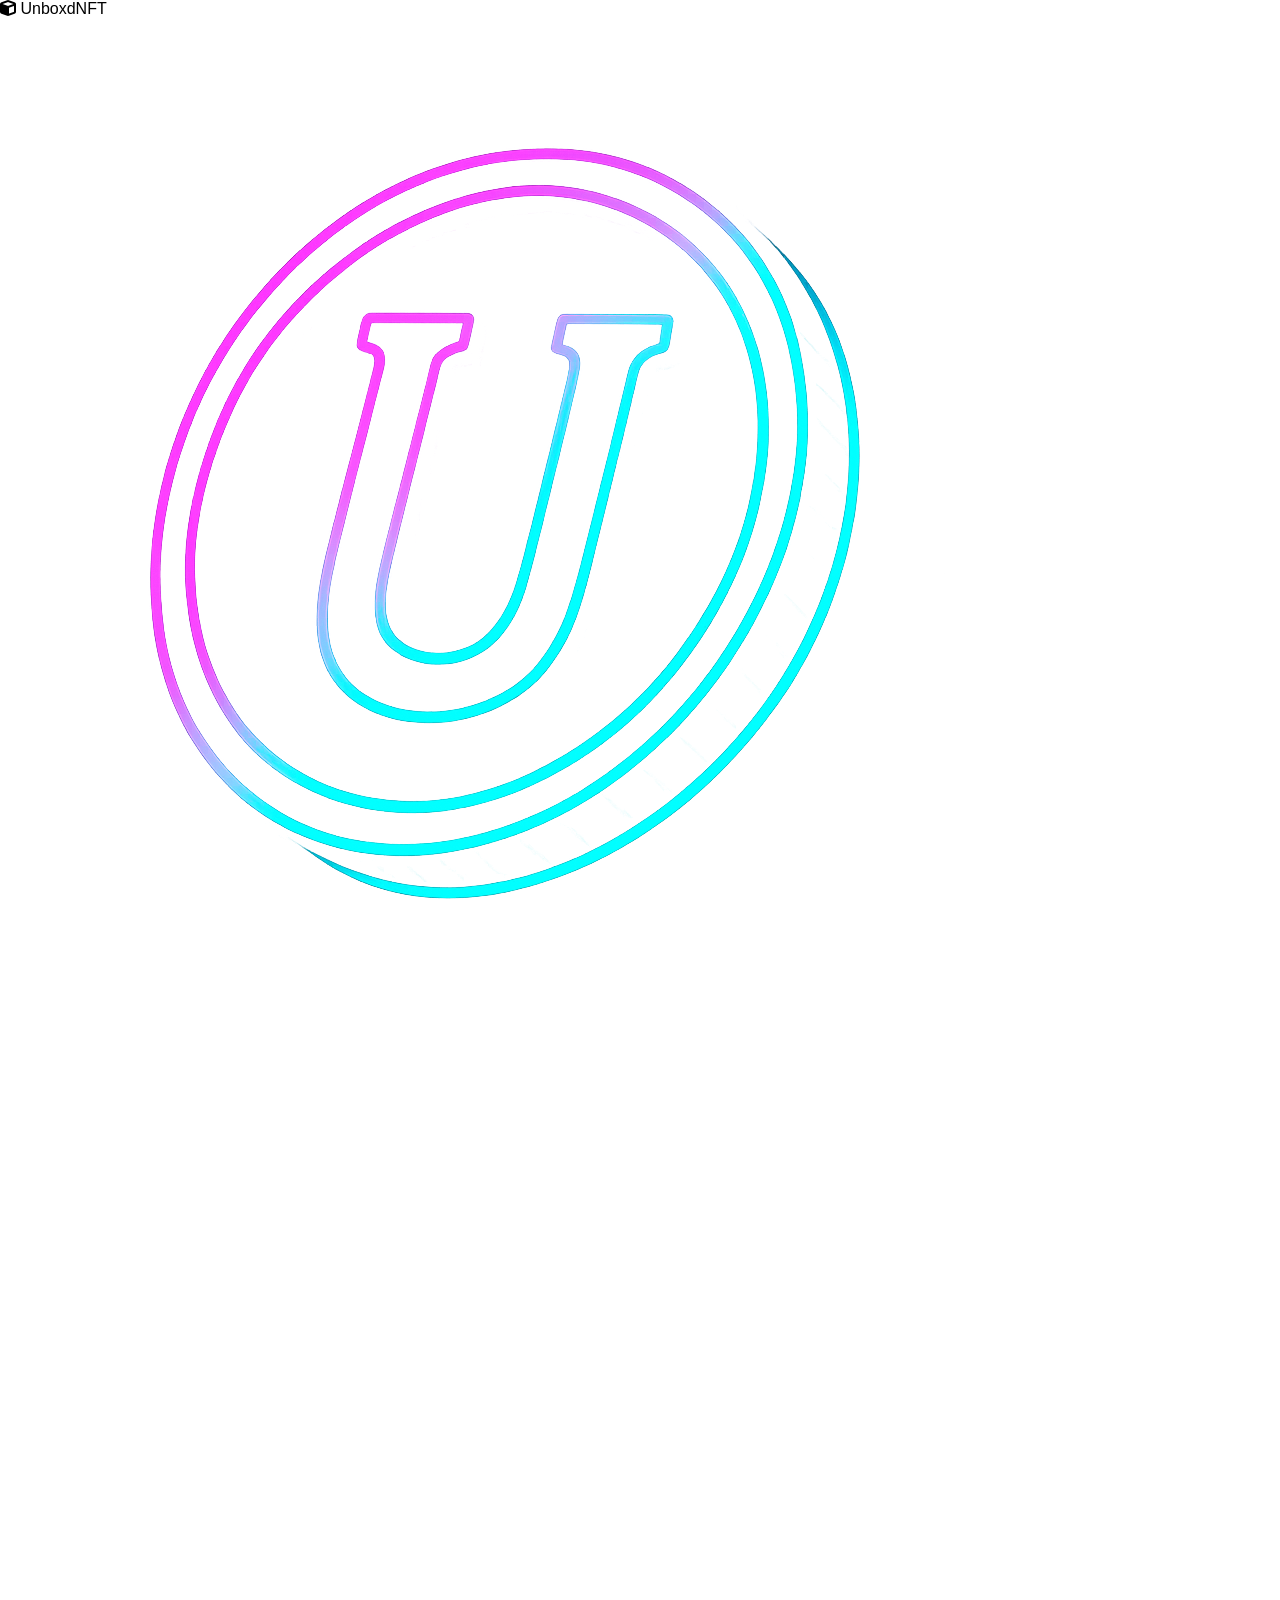
==== index.html @ 40aa3b48 "Final: Overhaul TON Connect with robust module and UI fallbacks" ====
<!DOCTYPE html>
<html lang="en">
<head>
    <meta charset="UTF-8">
    <meta name="viewport" content="width=device-width, initial-scale=1.0">
    <title>UnboxdNFT - Labubu NFT Collection</title>
    <link rel="icon" type="image/x-icon" href="favicon.ico">
    <script src="https://telegram.org/js/telegram-web-app.js"></script>
    <script src="https://cdn.jsdelivr.net/npm/@supabase/supabase-js@2"></script>
    
    <!-- TON Connect UI Loading with improved error handling -->
    <script>
    window.tonConnectLoadAttempts = 0;
    window.maxTonConnectAttempts = 3;

    function loadTonConnectUI() {
        return new Promise((resolve, reject) => {
            if (window.tonConnectLoadAttempts >= window.maxTonConnectAttempts) {
                console.error('[TonConnect] Maximum load attempts reached');
                window.tonConnectUnavailable = true;
                reject(new Error('TON Connect UI failed to load'));
                return;
            }
            
            window.tonConnectLoadAttempts++;
            console.log(`[TonConnect] Load attempt ${window.tonConnectLoadAttempts}/${window.maxTonConnectAttempts}`);
            
            const script = document.createElement('script');
            script.src = 'https://unpkg.com/@tonconnect/ui@latest/dist/tonconnect-ui.min.js';
            script.async = true;
            
            script.onload = () => {
                console.log('[TonConnect] SDK loaded successfully');
                // Wait for TonConnectUI to be available
                const checkAvailability = () => {
                    if (typeof TonConnectUI !== 'undefined') {
                        resolve();
                    } else {
                        setTimeout(checkAvailability, 100);
                    }
                };
                checkAvailability();
            };
            
            script.onerror = () => {
                console.warn(`[TonConnect] Failed to load from CDN (attempt ${window.tonConnectLoadAttempts})`);
                document.head.removeChild(script);
                
                // Try fallback or retry
                setTimeout(() => {
                    loadTonConnectUI().then(resolve).catch(reject);
                }, 1000);
            };
            
            document.head.appendChild(script);
        });
    }

    // Load TON Connect UI
    loadTonConnectUI().catch(error => {
        console.error('[TonConnect] Failed to load:', error);
        window.tonConnectUnavailable = true;
    });
    </script>

    <script src="https://cdnjs.cloudflare.com/ajax/libs/gsap/3.12.2/gsap.min.js"></script>
    <script src="https://cdn.jsdelivr.net/npm/@lottiefiles/lottie-player@latest/dist/lottie-player.js"></script>
    <link rel="stylesheet" href="https://cdnjs.cloudflare.com/ajax/libs/font-awesome/6.5.1/css/all.min.css" integrity="sha512-DTOQO9RWCH3ppGqcWaEA1BIZOC6xxalwEsw9c2QQeAIftl+Vegovlnee1c9QX4TctnWMn13TZye+giMm8e2LwA==" crossorigin="anonymous" referrerpolicy="no-referrer" />
    <link rel="stylesheet" href="style.css">
    
    <script>
    // Проверка доступности Telegram WebApp SDK
    function checkTelegramWebApp() {
        return new Promise((resolve, reject) => {
            if (window.Telegram && window.Telegram.WebApp) {
                resolve(window.Telegram.WebApp);
            } else {
                // Ждем загрузки SDK
                let attempts = 0;
                const maxAttempts = 50; // 5 секунд
                
                const checkInterval = setInterval(() => {
                    attempts++;
                    
                    if (window.Telegram && window.Telegram.WebApp) {
                        clearInterval(checkInterval);
                        resolve(window.Telegram.WebApp);
                    } else if (attempts >= maxAttempts) {
                        clearInterval(checkInterval);
                        reject(new Error('Telegram WebApp SDK not available'));
                    }
                }, 100);
            }
        });
    }

    // Check if all required external libraries are loaded
    function checkExternalLibraries() {
        console.log('🔍 Checking external libraries...');
        console.log('- Telegram WebApp:', !!window.Telegram?.WebApp);
        console.log('- Supabase:', !!window.supabase);
        console.log('- TonConnectUI:', !!window.TonConnectUI);
        console.log('- GSAP:', !!window.gsap);
        console.log('- Lottie Player:', !!window.LottiePlayer);
        
        const allLoaded = !!(
            window.Telegram?.WebApp && 
            window.supabase && 
            window.gsap
            // Note: TonConnectUI might load later, and LottiePlayer is not strictly required for basic functionality
        );
        
        console.log('📊 Essential libraries loaded:', allLoaded);
        return allLoaded;
    }

    // Инициализация приложения
    async function initializeApp() {
        try {
            const tg = await checkTelegramWebApp();
            
            // Проверка, что мы в Telegram
            if (!tg.initDataUnsafe || !tg.initDataUnsafe.user) {
                throw new Error('App must be opened in Telegram');
            }
            
            console.log('✅ Telegram WebApp initialized successfully');
            console.log('👤 User:', tg.initDataUnsafe.user);
            
            // Настройка WebApp
            tg.ready();
            tg.expand();
            
            // Установка темы
            if (tg.backgroundColor) {
                document.body.style.backgroundColor = tg.backgroundColor;
            }
            
            // Wait longer for all external scripts to load, with progress checking
            console.log('⏳ Waiting for external scripts to load...');
            let scriptWaitAttempts = 0;
            const maxScriptWaits = 15; // 3 seconds with 200ms intervals
            
            while (!checkExternalLibraries() && scriptWaitAttempts < maxScriptWaits) {
                await new Promise(resolve => setTimeout(resolve, 200));
                scriptWaitAttempts++;
                if (scriptWaitAttempts % 5 === 0) {
                    console.log(`⏳ Still waiting for scripts... (${scriptWaitAttempts}/${maxScriptWaits})`);
                }
            }
            
            if (scriptWaitAttempts >= maxScriptWaits) {
                console.warn('⚠️ Some external scripts may not have loaded completely, but continuing with initialization');
            } else {
                console.log('✅ External scripts loaded successfully');
            }
            
            // Инициализация остального приложения
            if (typeof initializeStarsPaymentListeners === 'function') {
                initializeStarsPaymentListeners();
                console.log('✅ Stars payment listeners initialized');
            } else {
                console.warn('⚠️ initializeStarsPaymentListeners function not found');
            }
            
            // Initialize main app
            if (typeof initApp === 'function') {
                console.log('🚀 Starting main app initialization...');
                await initApp();
                console.log('✅ Main app initialized successfully');
            } else {
                console.warn('⚠️ initApp function not found, falling back to basic initialization');
            }
            
            return true;
            
        } catch (error) {
            console.error('❌ Failed to initialize Telegram WebApp:', error);
            
            // Показать ошибку пользователю
            document.body.innerHTML = `
                <div style="padding: 20px; text-align: center; color: red; font-family: Arial, sans-serif; max-width: 400px; margin: 50px auto; border-radius: 10px; background: rgba(255,255,255,0.95); box-shadow: 0 4px 20px rgba(0,0,0,0.1);">
                    <h2 style="color: #e74c3c;">⚠️ Initialization Error</h2>
                    <p><strong>This app must be opened in Telegram.</strong></p>
                    <p style="font-size: 14px; color: #666;">Error: ${error.message}</p>
                    <button onclick="window.location.reload()" style="margin-top: 20px; padding: 12px 24px; background: #0088cc; color: white; border: none; border-radius: 8px; cursor: pointer; font-size: 16px; transition: background 0.3s;">
                        🔄 Try Again
                    </button>
                    <div style="margin-top: 15px; font-size: 12px; color: #999;">
                        <p>Troubleshooting tips:</p>
                        <ul style="text-align: left; padding-left: 20px;">
                            <li>Check your internet connection</li>
                            <li>Make sure you're opening this in Telegram</li>
                            <li>Try refreshing the page</li>
                        </ul>
                    </div>
                </div>
            `;
            
            return false;
        }
    }

    // Запуск при загрузке страницы
    document.addEventListener('DOMContentLoaded', initializeApp);
    </script>
</head>
<body>
<div id="app">
    <div id="toast-container"></div>
    <div class="container">
        <!-- Floating particles background -->
        <div class="particles" id="particles"></div>
        
        <!-- Header -->
        <div class="header">
            <div class="logo">
                <i class="fas fa-cube"></i>
                UnboxdNFT
            </div>
            <div class="user-info">
                <div class="wallet">
                    <img src="ucoin2.png" alt="UCoin">
                    <span id="user-balance">0</span>
                    <i class="fas fa-plus wallet-add-ucoins-btn" id="wallet-add-ucoins-btn"></i>
                </div>
                <div class="avatar" id="user-avatar">
                    U
                </div>
            </div>
        </div>

        <!-- Navigation -->
        <div class="nav" id="rarity-nav">
            <div class="nav-item" data-rarity="all">All</div>
            <div class="nav-item" data-rarity="common">Common</div>
            <div class="nav-item" data-rarity="rare">Rare</div>
            <div class="nav-item" data-rarity="epic">Epic</div>
            <div class="nav-item" data-rarity="legendary">Legendary</div>
        </div>
        
        <!-- Main Content -->
        <div class="main">
            <!-- Home Tab -->
            <div class="tab-content active" id="home-tab">
                <!-- Daily Reward -->
                <div class="daily-reward-container">
                    <div class="section-title">
                        <i class="fas fa-gift"></i>
                        Daily Reward
                    </div>
                    <div class="daily-reward-card">
                        <div id="daily-reward-ready" class="daily-reward-status daily-reward-ready">
                            <div class="reward-icon"><i class="fas fa-coins"></i></div>
                            <div class="reward-text">
                                <h3>Daily Reward Available!</h3>
                                <p>Claim your free 1,000 UCoins</p>
                            </div>
                            <button class="daily-reward-btn" id="daily-reward-btn"><i class="fas fa-gift"></i> Claim</button>
                        </div>
                        <div id="daily-reward-timer" class="daily-reward-status daily-reward-timer" style="display: none;">
                            <div class="reward-icon"><i class="fas fa-clock"></i></div>
                            <div class="reward-text">
                                <h3>Daily Reward</h3>
                                <p>Next reward in: <span id="reward-countdown">--:--:--</span></p>
                            </div>
                        </div>
                    </div>
                </div>
            
                <!-- App Instructions -->
                <div class="app-instructions">
                    <h3>How to Play</h3>
                    <ul class="instruction-list">
                        <li><i class="fas fa-box"></i> Open cases to collect rare Labubu skins</li>
                        <li><i class="fas fa-coins"></i> Sell duplicates for UCoins</li>
                        <li><i class="fas fa-gift"></i> Claim daily rewards to earn more UCoins</li>
                        <li><i class="fas fa-trophy"></i> Build your collection and show off rare items</li>
                    </ul>
                </div>
            
                <!-- Recent Activity -->
                <div class="recent-activity">
                    <div class="section-title">
                        <i class="fas fa-history"></i>
                        Recent Activity
                    </div>
                    <div class="activity-list" id="activity-list">
                        <!-- Activity items will be populated by JavaScript -->
                    </div>
                </div>
            </div>
            
            <!-- Cases Tab -->
            <div class="tab-content" id="cases-tab">
                <!-- New Sub-Navigation for Cases -->
                <div class="cases-sub-nav">
                    <button class="cases-sub-nav-item active" data-filter="all">All Cases</button>
                    <button class="cases-sub-nav-item" data-filter="custom">Custom NFTs</button>
                    <button class="cases-sub-nav-item" data-filter="telegram">Telegram NFTs</button>
                </div>

                <!-- Case Listings -->
                <div class="cases-listings">
                    <!-- Featured Case -->
                    <div class="featured-case-container" data-case-type="darkaura">
                        <div class="section-title">
                            <i class="fas fa-star"></i>
                            Featured Case
                        </div>
                        <div class="featured-card">
                            <div class="featured-image">
                                <img src="DarkAuraCase.png" alt="Dark Aura Case">
                            </div>
                            <div class="featured-info">
                                <div class="featured-name">Dark Aura Case</div>
                                <div class="featured-desc">Mystical Halloween-themed Lottie animations with supernatural powers</div>
                                <div class="featured-stats">
                                    <div class="stat">
                                        <div class="stat-value" id="darkaura-total-items-featured">13</div>
                                        <div class="stat-label">Items</div>
                                    </div>
                                    <div class="stat">
                                        <div class="stat-value">0.2%</div>
                                        <div class="stat-label">Mythic</div>
                                    </div>
                                    <div class="stat">
                                        <div class="stat-value">0.8%</div>
                                        <div class="stat-label">Divine</div>
                                    </div>
                                </div>
                                <div class="featured-action">
                                    <div class="featured-price">
                                        <img src="ucoin2.png" alt="UCoin">
                                        100
                                    </div>
                                    <button class="featured-btn" data-case="darkaura">
                                        View Items
                                        <i class="fas fa-arrow-right"></i>
                                    </button>
                                </div>
                            </div>
                        </div>
                    </div>

                    <!-- NEW Girlish Case Card (Featured) -->
                    <div class="featured-case-container" data-case-type="girlish">
                        <div class="section-title">
                            <i class="fas fa-heart"></i>
                            New Arrival
                        </div>
                        <div class="featured-card girlish-theme-card">
                            <div class="featured-image">
                                <img src="girlishCase.png" alt="Girlish Case">
                            </div>
                            <div class="featured-info">
                                <div class="featured-name">Girlish Collection</div>
                                <div class="featured-desc">A delightful set of 11 charming Lottie animations for a touch of sweetness.</div>
                                <div class="featured-stats">
                                    <div class="stat">
                                        <div class="stat-value">11</div>
                                        <div class="stat-label">Items</div>
                                    </div>
                                    <div class="stat">
                                        <div class="stat-value">5</div>
                                        <div class="stat-label">Tiers</div>
                                    </div>
                                    <div class="stat">
                                        <div class="stat-value">Sweet</div>
                                        <div class="stat-label">Avg. Rarity</div>
                                    </div>
                                </div>
                                <div class="featured-action">
                                    <div class="featured-price">
                                        <img src="ucoin2.png" alt="UCoin">
                                        5000
                                    </div>
                                    <button class="featured-btn" data-case="girlish">
                                        View Items
                                        <i class="fas fa-arrow-right"></i>
                                    </button>
                                </div>
                            </div>
                        </div>
                    </div>
                
                    <!-- Popular Cases -->
                    <div class="popular-cases-container">
                        <div class="section-title">
                            <i class="fas fa-fire"></i>
                            Popular Cases
                        </div>
                        <div class="cases-grid">
                            <div class="case-card labubu" data-case-type="labubu">
                                <div class="case-image">
                                    <img src="LabubuCase.png" alt="Labubu Case">
                                    <div class="case-glow"></div>
                                </div>
                                <div class="case-info">
                                    <div class="case-name">Labubu Collection</div>
                                    <div class="case-rarity rare">
                                        <div class="rarity-indicator"></div>
                                        <span class="rarity-text">17 unique skins</span>
                                    </div>
                                    <div class="case-price">
                                        <div class="price">
                                            <i class="fas fa-coins"></i>
                                            100
                                        </div>
                                        <button class="open-btn" data-case="labubu">
                                            View
                                            <i class="fas fa-eye"></i>
                                        </button>
                                    </div>
                                </div>
                            </div>
                        </div>
                    </div>

                    <!-- New Money Case Card (Featured) -->
                    <div class="featured-card newmoney-theme-card">
                        <div class="section-title">
                            New Money Collection
                        </div>
                        <div class="featured-image">
                            <img src="NewMoneyCase.png" alt="New Money Case">
                        </div>
                        <div class="featured-info">
                            <h3>New Money Case</h3>
                            <p>Indulge in opulence. Features 9 exclusive Lottie animations with a gold, black, and soft brown theme.</p>
                            <p class="case-price-display">Price: <span id="newmoney-price-static">10,000</span> UCoins</p>
                        </div>
                        <button class="featured-btn" data-case="newmoney">View New Money Case</button>
                    </div>
                </div>
            </div>

            <!-- Inventory Tab -->
            <div class="tab-content" id="inventory-tab">
                <div class="section-title">
                    <i class="fas fa-backpack"></i>
                    Your Inventory
                </div>
                <div class="skins-grid" id="inventory-grid">
                    <!-- User's NFTs will be populated here -->
                </div>
            </div>
            
            <!-- Profile Tab -->
            <div class="tab-content" id="profile-tab">
                <div class="profile-section">
                    <img src="https://picsum.photos/seed/profile/300" alt="Profile Avatar" class="profile-avatar" id="profile-avatar">
                    <div class="profile-username" id="profile-username">@username</div>
                    <div class="profile-bio">NFT Collector & Case Opening Enthusiast</div>
                    
                    <div class="wallet">
                        <img src="ucoin2.png" alt="UCoin" style="width: 18px; height: 18px; margin-right: 5px;">
                        <span id="profile-balance">0</span>
                    </div>

                    <div class="profile-stats">
                        <div class="profile-stat">
                            <div class="stat-value" id="profile-nfts-count">0</div>
                            <div class="stat-label">NFTs Owned</div>
                        </div>
                        <div class="profile-stat">
                            <div class="stat-value" id="profile-cases-opened">0</div>
                            <div class="stat-label">Cases Opened</div>
                        </div>
                        <div class="profile-stat">
                            <div class="stat-value" id="profile-legendary-count">0</div>
                            <div class="stat-label">Legendaries</div>
                        </div>
                    </div>
                </div>
                
                <!-- TON Wallet Integration -->
                <div class="info-section">
                    <h2>TON Wallet</h2>
                    <p>Connect your TON wallet to purchase UCoins and trade NFTs securely on the blockchain.</p>
                    <div id="ton-connect-button" style="margin: 20px 0;"></div>
                    <button class="btn" id="ton-connect-wallet-button">Connect TON Wallet</button>

                    <!-- Fallback wallet connection -->
                    <div id="wallet-fallback" style="display: none; margin-top: 20px; padding: 15px; border: 1px dashed var(--secondary); border-radius: 8px;">
                        <h3 style="margin-bottom: 10px;">Alternative Wallet Connection</h3>
                        <p>If the button doesn't work, you can scan this QR code in your wallet app:</p>
                        <div id="wallet-qr-code" style="margin: 15px 0; text-align: center;"></div>
                        <p>Or copy this connection link:</p>
                        <div style="display: flex; gap: 10px; margin-top: 5px;">
                            <input type="text" id="wallet-connection-link" readonly style="flex-grow: 1; padding: 8px; border: 1px solid #ccc; border-radius: 4px; background: #eee;">
                            <button class="btn" onclick="copyConnectionLink()" style="padding: 8px 12px;">Copy</button>
                        </div>
                    </div>
                </div>
            </div>
            
            <!-- Info Tab -->
            <div class="tab-content" id="info-tab">
                <div class="info-section">
                    <h2>About Labubu NFTs</h2>
                    <p>Collect unique digital Labubu characters with different rarities and themes. Each NFT is a one-of-a-kind collectible with varying drop rates.</p>
                    
                    <h3>Rarity System</h3>
                    <ul>
                        <li><span class="tier-1">Common (Tier 1)</span> - Basic Labubu designs</li>
                        <li><span class="tier-2">Rare (Tier 2)</span> - Enhanced themed versions</li>
                        <li><span class="tier-3">Epic (Tier 3)</span> - Special event Labubus</li>
                        <li><span class="tier-4">Legendary (Tier 4)</span> - Powerful rare variants</li>
                        <li><span class="tier-5">Mythic (Tier 5)</span> - Extremely rare designs</li>
                        <li><span class="tier-6">Divine (Tier 6)</span> - Ultimate collector items</li>
                    </ul>
                    
                    <h3>How to Play</h3>
                    <ul>
                        <li>Purchase cases with UCoins</li>
                        <li>Open cases to receive random NFTs</li>
                        <li>Sell unwanted NFTs for UCoins</li>
                        <li>Claim daily rewards</li>
                        <li>Build your collection</li>
                    </ul>
                </div>
            </div>
        </div>

        <!-- Case Detail Views -->
        <!-- Dark Aura Case Detail -->
        <div class="case-detail darkaura-theme-detail" id="darkaura-case-detail">
            <div class="case-detail-header">
                <div class="case-detail-back" id="darkaura-case-back"><i class="fas fa-arrow-left"></i></div>
                <h2 class="case-detail-title" id="darkaura-case-title">Dark Aura Collection</h2>
            </div>
            <div class="featured-card">
                <div class="featured-image">
                    <img src="DarkAuraCase.png" alt="Dark Aura Case Big">
                </div>
                <div class="featured-info">
                    <h3>Dark Aura Case</h3>
                    <p>Contains 7 unique Lottie animations with a dark and mysterious theme.</p>
                </div>
            </div>
            <div id="darkaura-case-controls" class="case-controls">
                <div class="quantity-selector">
                    <h3>How many cases to open?</h3>
                    <div class="quantity-buttons">
                      <button class="quantity-btn active" data-quantity="1" data-discount="0">1</button>
                      <button class="quantity-btn" data-quantity="3" data-discount="5">3 <span class="discount">-5%</span></button>
                      <button class="quantity-btn" data-quantity="5" data-discount="10">5 <span class="discount">-10%</span></button>
                      <button class="quantity-btn" data-quantity="10" data-discount="15">10 <span class="discount">-15%</span></button>
                    </div>
                </div>
                <button class="open-case-btn" data-case="darkaura" data-base-price="100">
                    <span class="btn-text">Open Case</span>
                    <span class="btn-price">
                        <span class="price-value">100</span> 
                        <img src="ucoin2.png" alt="UCoins" class="ucoin-icon-sm" style="width: 16px; height: 16px; margin-left: 5px;">
                    </span>
                    <div class="btn-glow"></div>
                </button>
            </div>
            <h3 class="section-title case-items-title"><i class="fas fa-gem"></i> Possible Drops</h3>
            <div id="darkaura-skins-grid" class="case-detail-skins-grid skins-grid">
                <!-- Skins will be populated by JavaScript -->
            </div>
        </div>

        <!-- Labubu Case Detail -->
        <div class="case-detail labubu-theme-detail" id="labubu-case-detail">
            <div class="case-detail-header">
                <div class="case-detail-back" id="labubu-case-back"><i class="fas fa-arrow-left"></i></div>
                <h2 class="case-detail-title" id="labubu-case-title">Labubu & Friends</h2>
            </div>
            <div class="featured-card">
                <div class="featured-image">
                    <img src="LabubuCase.png" alt="Labubu Case Big">
                </div>
                <div class="featured-info">
                    <h3>Labubu Case</h3>
                    <p>A collection of 7 adorable Labubu Lottie animations.</p>
                </div>
            </div>
            <div id="labubu-case-controls" class="case-controls">
                 <div class="quantity-selector">
                    <h3>How many cases to open?</h3>
                    <div class="quantity-buttons">
                      <button class="quantity-btn active" data-quantity="1" data-discount="0">1</button>
                      <button class="quantity-btn" data-quantity="3" data-discount="5">3 <span class="discount">-5%</span></button>
                      <button class="quantity-btn" data-quantity="5" data-discount="10">5 <span class="discount">-10%</span></button>
                      <button class="quantity-btn" data-quantity="10" data-discount="15">10 <span class="discount">-15%</span></button>
                    </div>
                </div>
                <button class="open-case-btn" data-case="labubu" data-base-price="50">
                    <span class="btn-text">Open Case</span>
                    <span class="btn-price">
                        <span class="price-value">50</span> 
                        <img src="ucoin2.png" alt="UCoins" class="ucoin-icon-sm" style="width: 16px; height: 16px; margin-left: 5px;">
                    </span>
                    <div class="btn-glow"></div>
                </button>
                
                <!-- NEW: Telegram Stars payment button -->
                <button class="open-case-stars-btn" data-case="labubu" data-stars="1" style="display: flex !important; margin-top: 15px !important; background: linear-gradient(135deg, #1a1a1a 0%, #2d2d2d 50%, #1a1a1a 100%) !important; border: 2px solid #ffd700 !important; width: 100% !important; padding: 16px 24px !important; color: white !important; font-size: 16px !important; border-radius: 12px !important; cursor: pointer !important; position: relative !important; justify-content: space-between !important; align-items: center !important;">
                    <span class="btn-text">Open for</span>
                    <span class="btn-price">
                        <span class="price-value">1</span>
                        <span class="star-icon">⭐</span>
                    </span>
                    <div class="btn-glow"></div>
                </button>
            </div>
            <h3 class="section-title case-items-title"><i class="fas fa-gem"></i> Possible Drops</h3>
            <div id="labubu-skins-grid" class="case-detail-skins-grid skins-grid">
                <!-- Skins will be populated by JavaScript -->
            </div>
        </div>
        
        <!-- NEW Girlish Case Detail -->
        <div class="case-detail girlish-theme-detail" id="girlish-case-detail">
            <div class="case-detail-header">
                <div class="case-detail-back" id="girlish-case-back"><i class="fas fa-arrow-left"></i></div>
                <h2 class="case-detail-title" id="girlish-case-title">Girlish Collection</h2>
            </div>
            <div class="featured-card">
                <div class="featured-image">
                    <img src="girlishCase.png" alt="Girlish Case Big">
                </div>
                <div class="featured-info">
                    <h3>Girlish Case</h3>
                    <p>A collection of 7 cute and girly Lottie animations.</p>
                </div>
            </div>
            <div id="girlish-case-controls" class="case-controls">
                <div class="quantity-selector">
                    <h3>How many cases to open?</h3>
                    <div class="quantity-buttons">
                      <button class="quantity-btn active" data-quantity="1" data-discount="0">1</button>
                      <button class="quantity-btn" data-quantity="3" data-discount="5">3 <span class="discount">-5%</span></button>
                      <button class="quantity-btn" data-quantity="5" data-discount="10">5 <span class="discount">-10%</span></button>
                      <button class="quantity-btn" data-quantity="10" data-discount="15">10 <span class="discount">-15%</span></button>
                    </div>
                </div>
                <button class="open-case-btn" data-case="girlish" data-base-price="5000">
                    <span class="btn-text">Open Case</span>
                    <span class="btn-price">
                        <span class="price-value">5000</span> 
                        <img src="ucoin2.png" alt="UCoins" class="ucoin-icon-sm" style="width: 16px; height: 16px; margin-left: 5px;">
                    </span>
                    <div class="btn-glow"></div>
                </button>
            </div>
            <h3 class="section-title case-items-title"><i class="fas fa-gem"></i> Possible Drops</h3>
            <div id="girlish-skins-grid" class="case-detail-skins-grid skins-grid">
                <!-- Skins will be populated by JavaScript -->
            </div>
        </div>
        <!-- End Girlish Case Detail -->

        <!-- NEW: New Money Case Detail View -->
        <div id="newmoney-case-detail" class="case-detail newmoney-theme-detail">
            <div class="case-detail-header">
                <div class="case-detail-back" id="newmoney-case-back"><i class="fas fa-arrow-left"></i></div>
                <h2 class="case-detail-title" id="newmoney-case-title">New Money Collection</h2>
            </div>
            <div class="featured-card">
                <div class="featured-image">
                    <img src="NewMoneyCase.png" alt="New Money Case Big">
                </div>
                <div class="featured-info">
                    <h3>New Money Case</h3>
                    <p>Indulge in opulence. Features 9 exclusive Lottie animations with a gold, black, and soft brown theme.</p>
                </div>
            </div>
            <div id="newmoney-case-controls" class="case-controls">
                <div class="quantity-selector">
                    <h3>How many cases to open?</h3>
                    <div class="quantity-buttons">
                      <button class="quantity-btn active" data-quantity="1" data-discount="0">1</button>
                      <button class="quantity-btn" data-quantity="3" data-discount="5">3 <span class="discount">-5%</span></button>
                      <button class="quantity-btn" data-quantity="5" data-discount="10">5 <span class="discount">-10%</span></button>
                      <button class="quantity-btn" data-quantity="10" data-discount="15">10 <span class="discount">-15%</span></button>
                    </div>
                </div>
                <button class="open-case-btn" data-case="newmoney" data-base-price="10000">
                    <span class="btn-text">Open Case</span>
                    <span class="btn-price">
                        <span class="price-value">10000</span> 
                        <img src="ucoin2.png" alt="UCoins" class="ucoin-icon-sm" style="width: 16px; height: 16px; margin-left: 5px;">
                    </span>
                    <div class="btn-glow"></div>
                </button>
            </div>
            <h3 class="section-title case-items-title"><i class="fas fa-gem"></i> Possible Drops</h3>
            <div id="newmoney-skins-grid" class="case-detail-skins-grid skins-grid">
                <!-- Skins will be populated by JavaScript -->
            </div>
        </div>

        <!-- Footer Navigation -->
        <!-- <div class="footer-nav"> OLD NAVIGATION REMOVED
            <div class="footer-nav-item active" data-tab="home-tab">
                <i class="fas fa-box"></i>
                <span>Home</span>
            </div>
            <div class="footer-nav-item" data-tab="inventory-tab">
                <i class="fas fa-layer-group"></i>
                <span>Inventory</span>
            </div>
            <div class="footer-nav-item" data-tab="cases-tab">
                <i class="fas fa-cube"></i>
                <span>Cases</span>
            </div>
            <div class="footer-nav-item" data-tab="profile-tab">
                <i class="fas fa-user-circle"></i>
                <span>Profile</span>
            </div>
            <div class="footer-nav-item" data-tab="info-tab">
                <i class="fas fa-info-circle"></i>
                <span>Info</span>
            </div>
        </div> -->

        <!-- HTML for the bottom navigation bar -->
        <nav class="bottom-nav">
            <div class="nav-btn home active" data-tab="home-tab">
                <div class="btn-bg"></div>
                <i class="fas fa-rocket"></i>
                <span>Home</span>
            </div>
            <div class="nav-btn inventory" data-tab="inventory-tab">
                <div class="btn-bg"></div>
                <i class="fas fa-gem"></i>
                <span>Inventory</span>
            </div>
            <div class="nav-btn cases" data-tab="cases-tab">
                <div class="btn-bg"></div>
                <i class="fas fa-cube"></i>
                <span>Cases</span>
            </div>
            <div class="nav-btn profile" data-tab="profile-tab">
                <div class="btn-bg"></div>
                <i class="fas fa-user-astronaut"></i>
                <span>Profile</span>
            </div>
            <div class="nav-btn info" data-tab="info-tab">
                <div class="btn-bg"></div>
                <i class="fas fa-chart-line"></i>
                <span>Info</span>
            </div>
        </nav>
    </div>

    <!-- Roulette Overlay -->
    <div class="roulette-overlay" id="roulette-overlay">
        <div class="roulette-container">
        <div class="roulette-header">
                <h2>Opening Case...</h2>
            <p>Good luck!</p>
        </div>
            <div class="roulette-track" id="roulette-track">
                <!-- Roulette items will be generated by JavaScript -->
            <div class="roulette-marker"></div>
        </div>
        <div class="roulette-result" id="roulette-result">
            <div class="roulette-result-image">
                    <img id="result-image" src="" alt="Won Item" style="display: none;">
            </div>
                <div class="roulette-result-name" id="result-name">Item Name</div>
                <div class="skin-price">
                    <img src="ucoin2.png" alt="UCoin">
                    <span id="sell-price">0</span>
                </div>
            <div class="roulette-buttons">
                <button class="roulette-sell" id="roulette-sell">
                        <i class="fas fa-coins"></i>
                        Sell
                    </button>
                    <button class="roulette-close" id="roulette-close">
                        <i class="fas fa-times"></i>
                        Keep & Close
                </button>
                </div>
            </div>
        </div>
    </div>

    <!-- Modals -->
    <!-- Lottie Roulette Modal -->
    <div id="lottie-roulette-modal" class="modal">
        <div class="modal-content">
            <span class="close-btn">&times;</span>
            <h2 id="roulette-modal-title">Opening Case...</h2>
            <div id="lottie-animation-container"></div>
            <div id="lottie-prize-display"></div>
            <div id="lottie-error-display"></div>
            <div class="modal-actions">
                <button id="claim-lottie-prize-btn" class="btn" style="display: none;">Claim Prize</button>
                <button id="close-lottie-modal-btn" class="btn secondary-btn">Close</button>
            </div>
        </div>
    </div>

    <!-- Other Modals (Not Enough Balance, Custom Dialog, etc.) -->
    <div id="not-enough-balance-dialog" class="modal simple-dialog">
        <div class="modal-content">
            <span class="close-btn">&times;</span>
            <i class="fas fa-exclamation-triangle dialog-icon error"></i>
            <h2>Not Enough UCoins</h2>
            <p>You do not have enough UCoins to perform this action. Please buy more or earn them through daily rewards.</p>
            <button class="btn" id="buy-ucoins-from-dialog-btn">Buy UCoins</button>
            <button class="btn secondary-btn" id="close-not-enough-balance-btn">Close</button>
        </div>
    </div>

    <div id="custom-dialog" class="modal simple-dialog">
        <div class="modal-content">
            <span class="close-btn" style="display: none;">&times;</span> <!-- Hide close for processing -->
            <i class="fas fa-info-circle dialog-icon info"></i> <!-- Default icon -->
            <h2 id="custom-dialog-title">Notification</h2>
            <p id="custom-dialog-message">Processing...</p>
            <div id="custom-dialog-lottie-container" style="width: 100px; height: 100px; margin: 10px auto;"></div>
            <button class_="btn" id="custom-dialog-ok-btn" style="display: none;">OK</button>
        </div>
    </div>

    <div id="daily-reward-dialog" class="modal simple-dialog">
        <div class="modal-content">
            <span class="close-btn">&times;</span>
            <i class="fas fa-gift dialog-icon success"></i>
            <h2>Daily Reward Claimed!</h2>
            <p>You have received 1,000 UCoins! Come back tomorrow for more.</p>
            <button class="btn" id="daily-reward-dialog-btn">Awesome!</button>
        </div>
    </div>

    <!-- Buy UCoins Modal -->
    <div id="buy-ucoins-modal" class="modal">
        <div class="modal-content">
            <span class="close-btn">&times;</span>
            <h2>Buy UCoins</h2>
            <p>Connect your TON Wallet to purchase UCoins.</p>
            <div id="ucoin-connect-prompt" style="display: block; text-align: center; margin: 20px 0;">
                <p>Please connect your TON wallet first.</p>
                <button class="btn" id="ucoin-modal-connect-wallet-btn" style="margin-top: 10px;">Connect Wallet</button>
            </div>
            <div id="ucoin-packages-list" style="display: none;">
                <div class="ucoin-package">
                    <span>💰 5,000 UCoins</span>
                    <span>💎 1 TON</span>
                    <button class="btn buy-ucoin-btn" data-ucoins="5000" data-ton="1">Buy</button>
                </div>
                <div class="ucoin-package">
                    <span>💰 12,000 UCoins</span>
                    <span>💎 2 TON</span>
                    <button class="btn buy-ucoin-btn" data-ucoins="12000" data-ton="2">Buy</button>
                </div>
                <div class="ucoin-package">
                    <span>💰 30,000 UCoins</span>
                    <span>💎 5 TON</span>
                    <button class="btn buy-ucoin-btn" data-ucoins="30000" data-ton="5">Buy</button>
                </div>
            </div>
        </div>
    </div>

    <!-- JavaScript files -->
    <!-- <script src="script.js"></script> --> <!-- Placeholder, commented out -->
    <script src="config.js" defer></script>
    <script src="utils.js" defer></script>
    <script src="telegramStars.js" defer></script>
    <script src="tonConnect.js" defer></script>
    <script src="user.js" defer></script>
    <script src="dailyRewards.js" defer></script>
    <script src="activityLog.js" defer></script>
    <script src="inventory.js" defer></script>
    <script src="caseOpening.js" defer></script>
    <script src="roulette.js" defer></script>
    <script src="uiHandlers.js" defer></script>
    <script src="appSetup.js" defer></script>

</div>
</body>
</html>
---- style.css ----
:root {
    --primary: #6c5ce7;
    --secondary: #00cec9;
    --accent: #fd79a8;
    --success: #00b894;
    --light-text: #dfe6e9;
    --tab-height: 60px;
    --gradient-gold: linear-gradient(to right, #f1c40f, #e67e22);
    --gradient-epic: linear-gradient(to right, #9b59b6, #8e44ad);
    --gradient-rare: linear-gradient(to right, #3498db, #2980b9);
    --gradient-common: linear-gradient(to right, #95a5a6, #7f8c8d);
    --dark: #2d3436;
    --light: #dfe6e9;
}

* {
    margin: 0;
    padding: 0;
    box-sizing: border-box;
    font-family: 'Segoe UI', Tahoma, Geneva, Verdana, sans-serif;
}

html, body {
    height: 100%;
    margin: 0;
    padding: 0;
    font-family: 'Poppins', sans-serif;
    background-color: var(--background-color);
    color: var(--text-color);
    overflow: hidden; /* Prevent scrolling on the body */
}

/* Toast Notification Container */
#toast-container {
    position: fixed;
    top: 20px;
    right: 20px;
    z-index: 10000;
    display: flex;
    flex-direction: column;
    gap: 10px;
}

.toast {
    background-color: rgba(40, 40, 40, 0.9);
    color: #fff;
    padding: 15px 20px;
    border-radius: 8px;
    border-left: 5px solid var(--primary-color);
    box-shadow: 0 4px 15px rgba(0, 0, 0, 0.2);
    opacity: 0;
    transform: translateX(100%);
    transition: all 0.5s cubic-bezier(0.68, -0.55, 0.27, 1.55);
    display: flex;
    align-items: center;
    gap: 10px;
}

.toast.show {
    opacity: 1;
    transform: translateX(0);
}

.toast.error {
    border-left-color: #e74c3c; /* Red for errors */
}

.toast.success {
    border-left-color: #2ecc71; /* Green for success */
}

#app {
    /* ... existing code ... */
}
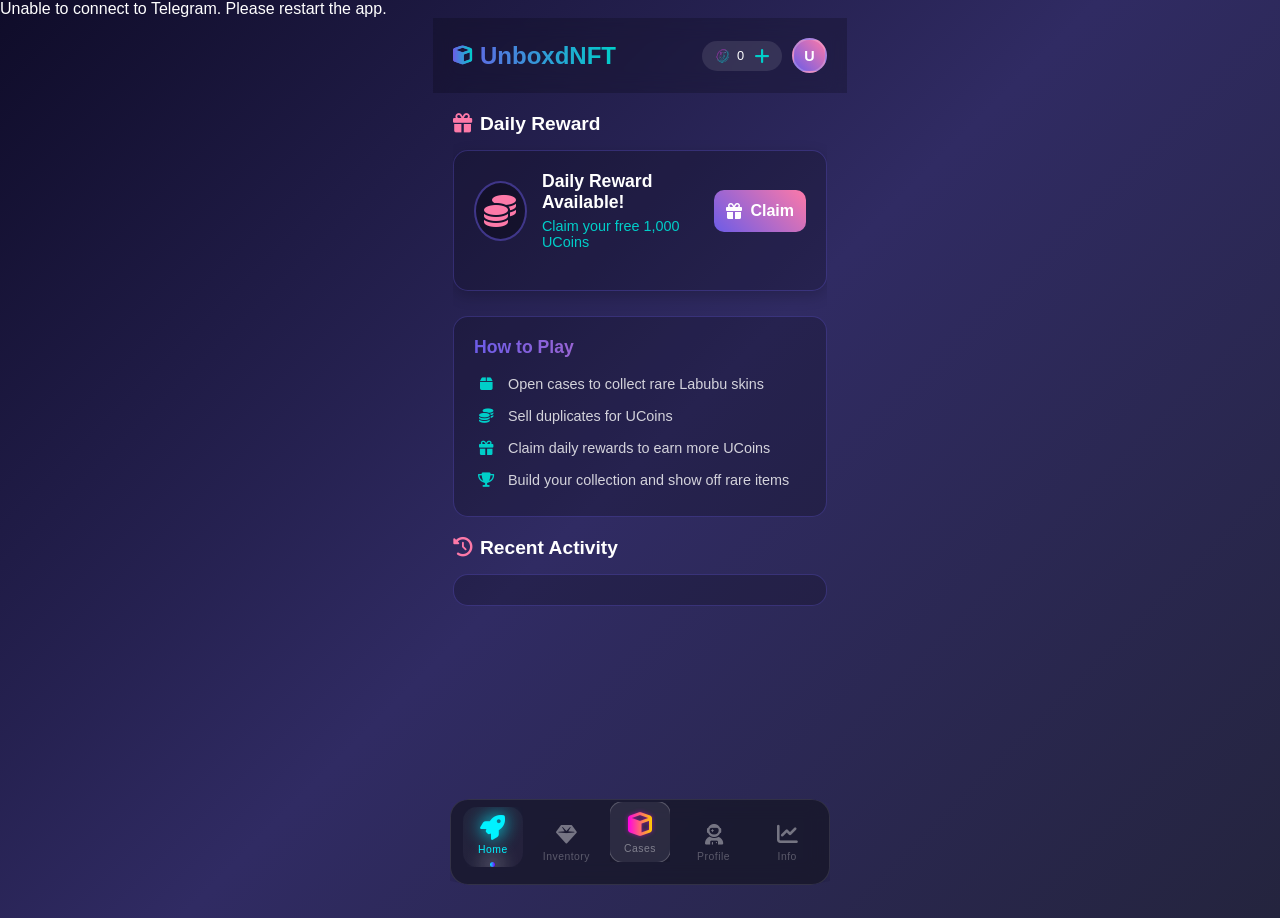
==== commit 7ceb6c3d: "Fix Telegram user initialization issues - Enhanced telegram_fix.js with automatic initialization, ad" ====
--- a/index.html
+++ b/index.html
@@ -7,62 +7,69 @@
     <link rel="icon" type="image/x-icon" href="favicon.ico">
     <script src="https://telegram.org/js/telegram-web-app.js"></script>
     <script src="https://cdn.jsdelivr.net/npm/@supabase/supabase-js@2"></script>
-    
-    <!-- TON Connect UI Loading with improved error handling -->
     <script>
-    window.tonConnectLoadAttempts = 0;
-    window.maxTonConnectAttempts = 3;
-
-    function loadTonConnectUI() {
-        return new Promise((resolve, reject) => {
-            if (window.tonConnectLoadAttempts >= window.maxTonConnectAttempts) {
-                console.error('[TonConnect] Maximum load attempts reached');
+        // Load TonConnect with fallback and retry mechanism
+        (function() {
+            let tonConnectLoadAttempts = 0;
+            const maxTonConnectLoadAttempts = 3;
+            
+            const loadTonConnect = () => {
+                return new Promise((resolve, reject) => {
+                    tonConnectLoadAttempts++;
+                    console.log(`🔄 Attempting to load TonConnect SDK (attempt ${tonConnectLoadAttempts}/${maxTonConnectLoadAttempts})`);
+                    
+                    const script = document.createElement('script');
+                    script.src = 'https://unpkg.com/@tonconnect/ui@latest/dist/tonconnect-ui.min.js';
+                    script.crossOrigin = 'anonymous';
+                    script.onload = () => {
+                        console.log('✅ TonConnect loaded from unpkg');
+                        resolve();
+                    };
+                    script.onerror = () => {
+                        console.warn('⚠️ Failed to load TonConnect from unpkg, trying fallback...');
+                        // Remove failed script
+                        if (script.parentNode) {
+                            script.parentNode.removeChild(script);
+                        }
+                        
+                        // Fallback CDN
+                        const fallbackScript = document.createElement('script');
+                        fallbackScript.src = 'https://cdn.jsdelivr.net/npm/@tonconnect/ui@latest/dist/tonconnect-ui.min.js';
+                        fallbackScript.crossOrigin = 'anonymous';
+                        fallbackScript.onload = () => {
+                            console.log('✅ TonConnect loaded from jsdelivr (fallback)');
+                            resolve();
+                        };
+                        fallbackScript.onerror = () => {
+                            console.error('❌ Failed to load TonConnect from both CDNs');
+                            // Remove failed fallback script
+                            if (fallbackScript.parentNode) {
+                                fallbackScript.parentNode.removeChild(fallbackScript);
+                            }
+                            
+                            if (tonConnectLoadAttempts < maxTonConnectLoadAttempts) {
+                                console.log(`🔄 Retrying TonConnect load in 2 seconds... (attempt ${tonConnectLoadAttempts + 1}/${maxTonConnectLoadAttempts})`);
+                                setTimeout(() => {
+                                    loadTonConnect().then(resolve).catch(reject);
+                                }, 2000);
+                            } else {
+                                reject(new Error('TonConnect SDK failed to load after multiple attempts'));
+                            }
+                        };
+                        document.head.appendChild(fallbackScript);
+                    };
+                    document.head.appendChild(script);
+                });
+            };
+            
+            // Start loading TonConnect immediately
+            loadTonConnect().catch(error => {
+                console.error('❌ TonConnect loading failed after all attempts:', error);
+                // Set a flag to indicate TonConnect is not available
                 window.tonConnectUnavailable = true;
-                reject(new Error('TON Connect UI failed to load'));
-                return;
-            }
-            
-            window.tonConnectLoadAttempts++;
-            console.log(`[TonConnect] Load attempt ${window.tonConnectLoadAttempts}/${window.maxTonConnectAttempts}`);
-            
-            const script = document.createElement('script');
-            script.src = 'https://unpkg.com/@tonconnect/ui@latest/dist/tonconnect-ui.min.js';
-            script.async = true;
-            
-            script.onload = () => {
-                console.log('[TonConnect] SDK loaded successfully');
-                // Wait for TonConnectUI to be available
-                const checkAvailability = () => {
-                    if (typeof TonConnectUI !== 'undefined') {
-                        resolve();
-                    } else {
-                        setTimeout(checkAvailability, 100);
-                    }
-                };
-                checkAvailability();
-            };
-            
-            script.onerror = () => {
-                console.warn(`[TonConnect] Failed to load from CDN (attempt ${window.tonConnectLoadAttempts})`);
-                document.head.removeChild(script);
-                
-                // Try fallback or retry
-                setTimeout(() => {
-                    loadTonConnectUI().then(resolve).catch(reject);
-                }, 1000);
-            };
-            
-            document.head.appendChild(script);
-        });
-    }
-
-    // Load TON Connect UI
-    loadTonConnectUI().catch(error => {
-        console.error('[TonConnect] Failed to load:', error);
-        window.tonConnectUnavailable = true;
-    });
+            });
+        })();
     </script>
-
     <script src="https://cdnjs.cloudflare.com/ajax/libs/gsap/3.12.2/gsap.min.js"></script>
     <script src="https://cdn.jsdelivr.net/npm/@lottiefiles/lottie-player@latest/dist/lottie-player.js"></script>
     <link rel="stylesheet" href="https://cdnjs.cloudflare.com/ajax/libs/font-awesome/6.5.1/css/all.min.css" integrity="sha512-DTOQO9RWCH3ppGqcWaEA1BIZOC6xxalwEsw9c2QQeAIftl+Vegovlnee1c9QX4TctnWMn13TZye+giMm8e2LwA==" crossorigin="anonymous" referrerpolicy="no-referrer" />
@@ -480,18 +487,6 @@
                     <p>Connect your TON wallet to purchase UCoins and trade NFTs securely on the blockchain.</p>
                     <div id="ton-connect-button" style="margin: 20px 0;"></div>
                     <button class="btn" id="ton-connect-wallet-button">Connect TON Wallet</button>
-
-                    <!-- Fallback wallet connection -->
-                    <div id="wallet-fallback" style="display: none; margin-top: 20px; padding: 15px; border: 1px dashed var(--secondary); border-radius: 8px;">
-                        <h3 style="margin-bottom: 10px;">Alternative Wallet Connection</h3>
-                        <p>If the button doesn't work, you can scan this QR code in your wallet app:</p>
-                        <div id="wallet-qr-code" style="margin: 15px 0; text-align: center;"></div>
-                        <p>Or copy this connection link:</p>
-                        <div style="display: flex; gap: 10px; margin-top: 5px;">
-                            <input type="text" id="wallet-connection-link" readonly style="flex-grow: 1; padding: 8px; border: 1px solid #ccc; border-radius: 4px; background: #eee;">
-                            <button class="btn" onclick="copyConnectionLink()" style="padding: 8px 12px;">Copy</button>
-                        </div>
-                    </div>
                 </div>
             </div>
             
@@ -864,6 +859,7 @@
 
     <!-- JavaScript files -->
     <!-- <script src="script.js"></script> --> <!-- Placeholder, commented out -->
+    <script src="telegram_fix.js" defer></script>
     <script src="config.js" defer></script>
     <script src="utils.js" defer></script>
     <script src="telegramStars.js" defer></script>
--- a/style.css
+++ b/style.css
@@ -20,55 +20,2623 @@
     font-family: 'Segoe UI', Tahoma, Geneva, Verdana, sans-serif;
 }
 
-html, body {
+body {
+    background: linear-gradient(135deg, #0f0c29, #302b63, #24243e);
+    color: white;
+    min-height: 100vh;
+    overflow-x: hidden;
+    scrollbar-width: thin;
+    scrollbar-color: #454545 #202020;
+}
+
+.container {
+    max-width: 414px;
+    margin: 0 auto;
+    position: relative;
+    height: 100vh;
+    overflow: hidden;
+    background: transparent; /* Make container transparent to show body gradient */
+}
+
+/* Header and Navigation */
+.header {
+    padding: 20px;
+    display: flex;
+    justify-content: space-between;
+    align-items: center;
+    background: rgba(0, 0, 0, 0.2);
+    backdrop-filter: blur(10px);
+    position: relative;
+    z-index: 10;
+}
+
+.logo {
+    font-weight: 800;
+    font-size: 1.5rem;
+    background: linear-gradient(to right, var(--primary), var(--secondary));
+    -webkit-background-clip: text;
+    -webkit-text-fill-color: transparent;
+    display: flex;
+    align-items: center;
+}
+
+.logo i {
+    margin-right: 8px;
+    font-size: 1.2rem;
+    background: linear-gradient(to right, var(--primary), var(--secondary));
+    -webkit-background-clip: text;
+    -webkit-text-fill-color: transparent;
+}
+
+.user-info {
+    display: flex;
+    align-items: center;
+}
+
+.wallet {
+    background: rgba(255, 255, 255, 0.1);
+    padding: 6px 12px;
+    border-radius: 20px;
+    font-size: 0.8rem;
+    display: flex;
+    align-items: center;
+    margin-right: 10px;
+}
+
+.wallet img {
+    width: 18px;
+    height: 18px;
+    margin-right: 5px;
+}
+
+.wallet-add-ucoins-btn {
+    color: var(--secondary);
+    margin-left: 10px;
+    cursor: pointer;
+    font-size: 1.1rem;
+    transition: color 0.3s ease;
+}
+
+.wallet-add-ucoins-btn:hover {
+    color: var(--accent);
+}
+
+.avatar {
+    width: 35px;
+    height: 35px;
+    border-radius: 50%;
+    background: linear-gradient(45deg, var(--primary), var(--accent));
+    display: flex;
+    align-items: center;
+    justify-content: center;
+    font-weight: bold;
+    font-size: 0.9rem;
+    border: 2px solid rgba(255, 255, 255, 0.2);
+    overflow: hidden;
+}
+
+.avatar img {
+    width: 100%;
     height: 100%;
+    object-fit: cover;
+}
+
+.nav {
+    display: none; /* Hide by default */
+    /* Added aggressive hiding for when it's not supposed to be shown */
+    visibility: hidden;
+    opacity: 0;
+    font-size: 0;
+    line-height: 0;
+    height: 0;
+    overflow: hidden;
+    /* End of aggressive hiding */
+    justify-content: space-around;
+    padding: 15px 0;
+    background: rgba(0, 0, 0, 0.3);
+    backdrop-filter: blur(5px);
+    position: relative;
+    z-index: 10;
+}
+
+.nav.show {
+    display: flex; /* Show when .show class is added */
+    /* Reset aggressive hiding when shown */
+    visibility: visible;
+    opacity: 1;
+    font-size: inherit; /* Or specific size if needed */
+    line-height: normal; /* Or specific value */
+    height: auto;
+    overflow: visible;
+}
+
+.nav-item {
+    color: rgba(255, 255, 255, 0.6);
+    font-size: 0.9rem;
+    font-weight: 500;
+    padding: 5px 15px;
+    border-radius: 20px;
+    cursor: pointer;
+    transition: all 0.3s ease;
+}
+
+.nav-item.active {
+    color: white;
+    background: rgba(108, 92, 231, 0.2);
+    border: 1px solid rgba(108, 92, 231, 0.5);
+}
+
+/* Main Content */
+.main {
+    padding: 20px;
+    position: relative;
+    z-index: 5;
+}
+
+.tab-content {
+    display: none;
+    animation: fadeIn 0.3s ease-in-out;
+    padding-bottom: 70px;
+    overflow-y: auto;
+    height: calc(100vh - 120px);
+    position: relative;
+    z-index: 5;
+}
+
+.tab-content.active {
+    display: block;
+}
+
+@keyframes fadeIn {
+    from { opacity: 0; transform: translateY(10px); }
+    to { opacity: 1; transform: translateY(0); }
+}
+
+/* Section Titles */
+.section-title {
+    font-size: 1.2rem;
+    font-weight: 700;
+    margin-bottom: 15px;
+    display: flex;
+    align-items: center;
+    padding: 0;
+}
+
+.section-title i {
+    margin-right: 8px;
+    color: var(--accent);
+}
+
+/* App Instructions */
+.app-instructions {
+    background: rgba(0, 0, 0, 0.2);
+    border-radius: 15px;
+    padding: 20px;
+    margin-bottom: 20px;
+    border: 1px solid rgba(108, 92, 231, 0.3);
+}
+
+.app-instructions h3 {
+    font-size: 1.1rem;
+    font-weight: 600;
+    margin-bottom: 10px;
+    background: linear-gradient(to right, var(--primary), var(--accent));
+    -webkit-background-clip: text;
+    -webkit-text-fill-color: transparent;
+}
+
+.instruction-list {
+    list-style: none;
+    padding: 0;
+}
+
+.instruction-list li {
+    padding: 8px 0;
+    display: flex;
+    align-items: center;
+    font-size: 0.9rem;
+    color: rgba(255, 255, 255, 0.8);
+}
+
+.instruction-list li i {
+    width: 24px;
+    margin-right: 10px;
+    color: var(--secondary);
+    text-align: center;
+}
+
+/* Daily Reward */
+
+.daily-reward-container {
+    margin-bottom: 25px;
+}
+
+.daily-reward-title {
+    font-size: 1.1rem;
+    font-weight: 600;
+    margin-bottom: 10px;
+    color: white;
+}
+
+.daily-reward-card {
+    background: rgba(0, 0, 0, 0.2);
+    border-radius: 15px;
+    padding: 20px;
+    border: 1px solid rgba(108, 92, 231, 0.3);
+    box-shadow: 0 5px 15px rgba(0, 0, 0, 0.2);
+    display: flex;
+    flex-direction: column;
+    position: relative;
+    overflow: hidden;
+}
+
+.daily-reward-status {
+    display: flex;
+    align-items: center;
+    margin-bottom: 20px;
+}
+
+.reward-icon {
+    font-size: 2rem;
+    margin-right: 15px;
+    color: var(--accent);
+    background: rgba(0, 0, 0, 0.3);
+    width: 60px;
+    height: 60px;
+    border-radius: 50%;
+    display: flex;
+    align-items: center;
+    justify-content: center;
+    border: 2px solid rgba(108, 92, 231, 0.5);
+}
+
+.reward-text h3 {
+    font-size: 1.1rem;
+    font-weight: 600;
+    margin-bottom: 5px;
+    color: white;
+}
+
+.reward-text p {
+    font-size: 0.9rem;
+    color: var(--secondary);
+}
+
+.daily-reward-ready {
+    display: flex;
+    align-items: center;
+    width: 100%;
+}
+
+.daily-reward-timer {
+    display: none;
+    align-items: center;
+    width: 100%;
+}
+
+.daily-reward-btn {
+    background: linear-gradient(45deg, var(--primary), var(--accent));
+    color: white;
+    border: none;
+    padding: 12px;
+    border-radius: 10px;
+    font-size: 1rem;
+    font-weight: 600;
+    cursor: pointer;
+    transition: all 0.3s ease;
+    display: flex;
+    align-items: center;
+    justify-content: center;
+}
+
+.daily-reward-btn i {
+    margin-right: 8px;
+}
+
+.daily-reward-btn:hover {
+    transform: scale(1.05);
+    box-shadow: 0 0 20px rgba(108, 92, 231, 0.7);
+}
+
+.daily-reward-btn.disabled {
+    background: linear-gradient(45deg, #95a5a6, #7f8c8d);
+    cursor: not-allowed;
+    transform: none;
+    box-shadow: none;
+}
+
+/* Recent Activity */
+.recent-activity {
+    margin-bottom: 20px;
+}
+
+.activity-list {
+    background: rgba(0, 0, 0, 0.2);
+    border-radius: 15px;
+    padding: 15px;
+    border: 1px solid rgba(108, 92, 231, 0.3);
+}
+
+.activity-item {
+    display: flex;
+    align-items: center;
+    padding: 10px;
+    border-bottom: 1px solid rgba(255, 255, 255, 0.1);
+}
+
+.activity-item:last-child {
+    border-bottom: none;
+}
+
+.activity-icon {
+    width: 40px;
+    height: 40px;
+    background: rgba(0, 0, 0, 0.3);
+    border-radius: 50%;
+    display: flex;
+    align-items: center;
+    justify-content: center;
+    margin-right: 15px;
+    color: var(--secondary);
+}
+
+.activity-details {
+    flex: 1;
+}
+
+.activity-title {
+    font-size: 0.9rem;
+    margin-bottom: 3px;
+    color: white;
+}
+
+.activity-time {
+    font-size: 0.7rem;
+    color: rgba(255, 255, 255, 0.5);
+}
+
+.empty-activity-message {
+    text-align: center;
+    padding: 20px;
+    color: rgba(255, 255, 255, 0.5);
+}
+
+.empty-activity-message i {
+    font-size: 2rem;
+    margin-bottom: 10px;
+    opacity: 0.5;
+}
+
+/* Featured Case */
+.featured-case {
+    margin-bottom: 30px;
+    position: relative;
+}
+
+.featured-card {
+    background: rgba(0, 0, 0, 0.3);
+    border-radius: 20px;
+    overflow: hidden;
+    position: relative;
+    border: 1px solid rgba(108, 92, 231, 0.3);
+    box-shadow: 0 10px 30px rgba(0, 0, 0, 0.3);
+}
+
+.featured-image {
+    height: 180px;
+    display: flex;
+    align-items: center;
+    justify-content: center;
+    background: rgba(0, 0, 0, 0.4);
+    position: relative;
+}
+
+.featured-image img {
+    width: 70%;
+    height: auto;
+    object-fit: contain;
+    filter: drop-shadow(0 0 20px rgba(108, 92, 231, 0.7));
+    animation: float 3s ease-in-out infinite;
+}
+
+@keyframes float {
+    0% { transform: translateY(0px) rotate(0deg); }
+    50% { transform: translateY(-10px) rotate(5deg); }
+    100% { transform: translateY(0px) rotate(0deg); }
+}
+
+.featured-info {
+    padding: 20px;
+    position: relative;
+}
+
+.featured-name {
+    font-weight: 700;
+    font-size: 1.1rem;
+    margin-bottom: 5px;
+    background: linear-gradient(to right, var(--primary), var(--accent));
+    -webkit-background-clip: text;
+    -webkit-text-fill-color: transparent;
+}
+
+.featured-desc {
+    font-size: 0.8rem;
+    color: rgba(255, 255, 255, 0.7);
+    margin-bottom: 15px;
+}
+
+.featured-stats {
+    display: flex;
+    justify-content: space-between;
+    margin-bottom: 15px;
+}
+
+.stat {
+    text-align: center;
+    flex: 1;
+}
+
+.stat-value {
+    font-weight: 700;
+    font-size: 1rem;
+    color: var(--secondary);
+}
+
+.stat-label {
+    font-size: 0.7rem;
+    color: rgba(255, 255, 255, 0.5);
+}
+
+.featured-action {
+    display: flex;
+    justify-content: space-between;
+    align-items: center;
+}
+
+.featured-price {
+    display: flex;
+    align-items: center;
+    font-weight: 700;
+    font-size: 1.2rem;
+    color: var(--secondary);
+}
+
+.featured-price img {
+    width: 18px;
+    height: 18px;
+    margin-right: 5px;
+}
+
+.featured-btn {
+    background: linear-gradient(45deg, var(--primary), var(--accent));
+    color: white;
+    border: none;
+    padding: 10px 20px;
+    border-radius: 25px;
+    font-size: 0.9rem;
+    font-weight: 600;
+    cursor: pointer;
+    transition: all 0.3s ease;
+    display: flex;
+    align-items: center;
+}
+
+.featured-btn i {
+    margin-left: 8px;
+}
+
+.featured-btn:hover {
+    transform: scale(1.05);
+    box-shadow: 0 0 20px rgba(108, 92, 231, 0.7);
+}
+
+/* Cases Grid */
+.cases-grid {
+    display: grid;
+    grid-template-columns: repeat(2, 1fr);
+    gap: 15px;
+    margin-top: 20px;
+}
+
+.case-card {
+    background: rgba(255, 255, 255, 0.05);
+    border-radius: 15px;
+    overflow: hidden;
+    position: relative;
+    transition: all 0.3s ease;
+    border: 1px solid rgba(255, 255, 255, 0.1);
+    box-shadow: 0 5px 15px rgba(0, 0, 0, 0.2);
+}
+
+.case-card:hover {
+    transform: translateY(-5px);
+    box-shadow: 0 10px 25px rgba(108, 92, 231, 0.3);
+    border-color: rgba(108, 92, 231, 0.5);
+}
+
+.case-image {
+    height: 140px;
+    display: flex;
+    align-items: center;
+    justify-content: center;
+    background: rgba(0, 0, 0, 0.2);
+    position: relative;
+    overflow: hidden;
+}
+
+.case-image img {
+    width: 80%;
+    height: auto;
+    object-fit: contain;
+    filter: drop-shadow(0 0 10px rgba(108, 92, 231, 0.5));
+    transition: all 0.5s ease;
+}
+
+.case-card:hover .case-image img {
+    transform: scale(1.1) rotate(-5deg);
+}
+
+.case-glow {
+    position: absolute;
+    width: 100%;
+    height: 100%;
+    background: radial-gradient(circle at center, rgba(108, 92, 231, 0.3) 0%, transparent 70%);
+    opacity: 0;
+    transition: all 0.5s ease;
+}
+
+.case-card:hover .case-glow {
+    opacity: 1;
+}
+
+.case-info {
+    padding: 15px;
+}
+
+.case-name {
+    font-weight: 600;
+    font-size: 0.9rem;
+    margin-bottom: 5px;
+}
+
+.case-rarity {
+    display: flex;
+    align-items: center;
+    margin-bottom: 10px;
+}
+
+.rarity-indicator {
+    width: 8px;
+    height: 8px;
+    border-radius: 50%;
+    margin-right: 5px;
+}
+
+.legendary .rarity-indicator {
+    background: linear-gradient(45deg, #f1c40f, #e67e22);
+    box-shadow: 0 0 10px rgba(241, 196, 15, 0.7);
+}
+
+.epic .rarity-indicator {
+    background: linear-gradient(45deg, #9b59b6, #8e44ad);
+    box-shadow: 0 0 10px rgba(155, 89, 182, 0.7);
+}
+
+.rare .rarity-indicator {
+    background: linear-gradient(45deg, #3498db, #2980b9);
+    box-shadow: 0 0 10px rgba(52, 152, 219, 0.7);
+}
+
+.common .rarity-indicator {
+    background: linear-gradient(45deg, #95a5a6, #7f8c8d);
+    box-shadow: 0 0 10px rgba(149, 165, 166, 0.7);
+}
+
+.rarity-text {
+    font-size: 0.7rem;
+    color: rgba(255, 255, 255, 0.7);
+}
+
+.case-price {
+    display: flex;
+    justify-content: space-between;
+    align-items: center;
+}
+
+.price {
+    display: flex;
+    align-items: center;
+    font-weight: 700;
+    font-size: 1rem;
+    color: var(--secondary);
+}
+
+.price i {
+    margin-right: 5px;
+    font-size: 0.9rem;
+}
+
+.open-btn {
+    background: linear-gradient(45deg, var(--primary), var(--secondary));
+    color: white;
+    border: none;
+    padding: 6px 12px;
+    border-radius: 20px;
+    font-size: 0.8rem;
+    font-weight: 600;
+    cursor: pointer;
+    transition: all 0.3s ease;
+    display: flex;
+    align-items: center;
+}
+
+.open-btn i {
+    margin-left: 5px;
+}
+
+.open-btn:hover {
+    transform: scale(1.05);
+    box-shadow: 0 0 15px rgba(108, 92, 231, 0.5);
+}
+
+/* NFT Cards */
+.nft-card {
+    background: rgba(255, 255, 255, 0.05);
+    border-radius: 15px;
+    overflow: hidden;
+    position: relative;
+    transition: all 0.3s ease;
+    border: 1px solid rgba(255, 255, 255, 0.1);
+    box-shadow: 0 5px 15px rgba(0, 0, 0, 0.2);
+}
+
+.nft-image {
+    width: 100%;
+    aspect-ratio: 1;
+    object-fit: cover;
+}
+
+.nft-info {
+    padding: 15px;
+}
+
+.nft-title {
+    font-weight: 600;
+    font-size: 0.9rem;
+    margin-bottom: 8px;
+}
+
+.nft-price {
+    display: flex;
+    align-items: center;
+    font-weight: 600;
+    color: var(--secondary);
+    font-size: 0.9rem;
+    margin-bottom: 10px;
+}
+
+.eth-icon {
+    height: 16px;
+    width: 16px;
+    margin-right: 5px;
+}
+
+.btn {
+    background: linear-gradient(45deg, var(--primary), var(--secondary));
+    color: white;
+    border: none;
+    padding: 8px 0;
+    border-radius: 20px;
+    font-size: 0.8rem;
+    font-weight: 600;
+    cursor: pointer;
+    transition: all 0.3s ease;
+    width: 100%;
+    text-align: center;
+}
+
+.btn:hover {
+    transform: scale(1.05);
+    box-shadow: 0 0 15px rgba(108, 92, 231, 0.5);
+}
+
+/* Rarity Badges */
+.rarity-badge {
+    position: absolute;
+    top: 10px;
+    right: 10px;
+    padding: 5px 8px;
+    border-radius: 20px;
+    font-size: 10px;
+    font-weight: 600;
+    letter-spacing: 0.5px;
+    text-transform: uppercase;
+    z-index: 5;
+}
+
+.rarity-legendary {
+    background: var(--gradient-gold);
+}
+
+.rarity-epic {
+    background: var(--gradient-epic);
+}
+
+.rarity-rare {
+    background: var(--gradient-rare);
+}
+
+.rarity-common {
+    background: var(--gradient-common);
+}
+
+.rarity-mythic {
+    background: linear-gradient(45deg, #f1c40f, #e74c3c);
+    box-shadow: 0 0 15px rgba(241, 196, 15, 0.8);
+}
+
+.rarity-divine {
+    background: linear-gradient(45deg, #ffffff, #6a11cb, #2575fc, #ffffff);
+    box-shadow: 0 0 20px rgba(255, 255, 255, 0.9);
+    animation: rainbow-glow 3s infinite;
+}
+
+@keyframes rainbow-glow {
+    0% { box-shadow: 0 0 15px rgba(106, 17, 203, 0.8); }
+    50% { box-shadow: 0 0 20px rgba(37, 117, 252, 0.9); }
+    100% { box-shadow: 0 0 15px rgba(106, 17, 203, 0.8); }
+}
+
+/* Particles */
+.particles {
+    position: absolute;
+    top: 0;
+    left: 0;
+    width: 100%;
+    height: 100%;
+    overflow: hidden;
+    z-index: 1;
+}
+
+.particle {
+    position: absolute;
+    width: 5px;
+    height: 5px;
+    background: rgba(255, 255, 255, 0.1);
+    border-radius: 50%;
+    animation: particleFloat linear infinite;
+}
+
+@keyframes particleFloat {
+    0% { transform: translateY(0); opacity: 0; }
+    10% { opacity: 1; }
+    90% { opacity: 1; }
+    100% { transform: translateY(-100vh); opacity: 0; }
+}
+
+/* CSS for the bottom navigation bar */
+.bottom-nav {
+    position: fixed;
+    bottom: 15px;
+    left: 50%;
+    transform: translateX(-50%);
+    width: 90%;
+    max-width: 380px;
+    display: flex;
+    justify-content: space-around;
+    padding: 12px 5px;
+    background: rgba(20, 20, 35, 0.7);
+    backdrop-filter: blur(10px);
+    border: 1px solid rgba(255, 255, 255, 0.1);
+    border-radius: 18px;
+    z-index: 101; /* Increased from 100 to ensure it's above case-detail */
+    box-shadow: 0 10px 25px rgba(0, 0, 0, 0.3), 0 0 15px rgba(108, 92, 231, 0.2);
+    clip-path: polygon(
+        5% 0%, 95% 0%, 100% 5%, 
+        100% 95%, 95% 100%, 5% 100%, 
+        0% 95%, 0% 5%
+    );
+}
+
+.nav-btn {
+    position: relative;
+    display: flex;
+    flex-direction: column;
+    align-items: center;
+    justify-content: center;
+    color: rgba(255, 255, 255, 0.4);
+    font-size: 0.65rem;
+    font-weight: 500;
+    transition: all 0.4s cubic-bezier(0.175, 0.885, 0.32, 1.275);
+    width: 60px;
+    height: 60px;
+    margin: 0 2px;
+    z-index: 1;
+    overflow: hidden;
+    cursor: pointer; /* Added for better UX */
+}
+
+.nav-btn::before {
+    content: '';
+    position: absolute;
+    width: 100%;
+    height: 100%;
+    background: rgba(255, 255, 255, 0.03);
+    border-radius: 14px;
+    transform: scale(0.8);
+    opacity: 0;
+    transition: all 0.3s ease;
+    z-index: -1;
+}
+
+.nav-btn::after {
+    content: '';
+    position: absolute;
+    bottom: -5px;
+    width: 5px;
+    height: 5px;
+    border-radius: 50%;
+    background: transparent;
+    box-shadow: 0 0 0 rgba(255, 255, 255, 0);
+    transition: all 0.5s ease;
+    opacity: 0;
+}
+
+.nav-btn i {
+    font-size: 1.3rem;
+    margin-bottom: 5px;
+    position: relative;
+    z-index: 2;
+    transition: all 0.3s ease;
+}
+
+.nav-btn span {
+    position: relative;
+    z-index: 2;
+    transition: all 0.3s ease;
+    opacity: 0.7;
+    letter-spacing: 0.5px;
+    transform: translateY(2px);
+}
+
+.nav-btn.active {
+    color: white;
+    transform: translateY(-5px);
+}
+
+.nav-btn.active::before {
+    transform: scale(1);
+    opacity: 1;
+}
+
+.nav-btn.active::after {
+    opacity: 1;
+    bottom: 0;
+    box-shadow: 0 0 20px 5px rgba(255, 255, 255, 0.5);
+}
+
+.nav-btn.active i {
+    transform: translateY(-2px) scale(1.2);
+    text-shadow: 0 0 15px currentColor;
+}
+
+.nav-btn.active span {
+    opacity: 1;
+    transform: translateY(0);
+}
+
+/* Color variations for each tab */
+.nav-btn.home.active {
+    color: #00f2ff;
+}
+
+.nav-btn.home.active::after {
+    background: linear-gradient(to right, #00f2ff, #7a00ff);
+}
+
+.nav-btn.inventory.active {
+    color: #00ff9d;
+}
+
+.nav-btn.inventory.active::after {
+    background: linear-gradient(to right, #00ff9d, #00c8ff);
+}
+
+.nav-btn.cases.active {
+    color: #ff00e5;
+}
+
+.nav-btn.cases.active::after {
+    background: linear-gradient(to right, #ff00e5, #ffcc00);
+}
+
+.nav-btn.profile.active {
+    color: #ff7700;
+}
+
+.nav-btn.profile.active::after {
+    background: linear-gradient(to right, #ff7700, #ff0077);
+}
+
+.nav-btn.info.active {
+    color: #00ffff;
+}
+
+.nav-btn.info.active::after {
+    background: linear-gradient(to right, #00ffff, #0066ff);
+}
+
+/* Button backgrounds */
+.nav-btn .btn-bg {
+    position: absolute;
+    width: 100%;
+    height: 100%;
+    top: 0;
+    left: 0;
+    z-index: -1;
+    border-radius: 14px;
+    opacity: 0;
+    transition: all 0.3s ease;
+}
+
+.nav-btn.active .btn-bg {
+    opacity: 0.1;
+}
+
+.nav-btn.home .btn-bg {
+    background: linear-gradient(135deg, #00f2ff20, #7a00ff20);
+}
+
+.nav-btn.inventory .btn-bg {
+    background: linear-gradient(135deg, #00ff9d20, #00c8ff20);
+}
+
+.nav-btn.cases .btn-bg {
+    background: linear-gradient(135deg, #ff00e520, #ffcc0020);
+}
+
+.nav-btn.profile .btn-bg {
+    background: linear-gradient(135deg, #ff770020, #ff007720);
+}
+
+.nav-btn.info .btn-bg {
+    background: linear-gradient(135deg, #00ffff20, #0066ff20);
+}
+
+/* Special styling for the cases button */
+.nav-btn.cases {
+    transform: translateY(-10px);
+}
+
+.nav-btn.cases::before {
+    background: rgba(255, 255, 255, 0.08);
+    transform: scale(1);
+    opacity: 1;
+    border: 1px solid rgba(255, 255, 255, 0.2);
+    box-shadow: 0 5px 15px rgba(0, 0, 0, 0.2);
+}
+
+.nav-btn.cases i {
+    font-size: 1.5rem;
+    background: linear-gradient(to right, #ff00e5, #ffcc00);
+    -webkit-background-clip: text;
+    -webkit-text-fill-color: transparent;
+    filter: drop-shadow(0 0 2px rgba(255, 0, 229, 0.5));
+}
+
+.nav-btn.cases span {
+    opacity: 1;
+}
+
+/* Notification badge */
+.notification-badge {
+    position: absolute;
+    top: 5px;
+    right: 10px;
+    background: linear-gradient(to right, #ff0077, #ff7700);
+    color: white;
+    font-size: 0.6rem;
+    width: 18px;
+    height: 18px;
+    border-radius: 50%;
+    display: flex;
+    align-items: center;
+    justify-content: center;
+    font-weight: bold;
+    box-shadow: 0 0 10px rgba(255, 0, 119, 0.7);
+    border: 1px solid rgba(255, 255, 255, 0.3);
+    animation: pulse 2s infinite;
+}
+
+@keyframes pulse {
+    0% { transform: scale(1); }
+    50% { transform: scale(1.1); }
+    100% { transform: scale(1); }
+}
+
+/* Profile Section */
+.profile-section {
+    background: rgba(0, 0, 0, 0.2);
+    border-radius: 15px;
+    padding: 20px;
+    margin-top: 20px;
+    text-align: center;
+}
+
+.profile-avatar {
+    width: 80px;
+    height: 80px;
+    border-radius: 50%;
+    object-fit: cover;
+    border: 3px solid var(--accent);
+    margin: 0 auto 15px;
+}
+
+.profile-username {
+    font-weight: 700;
+    font-size: 1.2rem;
+    margin-bottom: 5px;
+}
+
+.profile-bio {
+    font-size: 0.9rem;
+    color: rgba(255, 255, 255, 0.7);
+    margin-bottom: 20px;
+}
+
+.profile-stats {
+    display: flex;
+    justify-content: space-around;
+    margin-top: 20px;
+}
+
+.profile-stat {
+    text-align: center;
+}
+
+/* Inventory Section */
+.inventory-item {
+    display: flex;
+    align-items: center;
+    background: rgba(255, 255, 255, 0.05);
+    margin-bottom: 10px;
+    padding: 15px;
+    border-radius: 10px;
+    border: 1px solid rgba(255, 255, 255, 0.15);
+}
+
+.inventory-image {
+    width: 60px;
+    height: 60px;
+    border-radius: 10px;
+    margin-right: 15px;
+    object-fit: cover;
+}
+
+.inventory-details {
+    flex: 1;
+}
+
+.inventory-title {
+    font-weight: 600;
+    font-size: 0.9rem;
+    margin-bottom: 5px;
+}
+
+/* Info Section */
+.info-section {
+    background: rgba(0, 0, 0, 0.2);
+    border-radius: 15px;
+    padding: 20px;
+    margin-top: 20px;
+}
+
+.info-section h2 {
+    margin-bottom: 15px;
+    font-size: 1.1rem;
+    font-weight: 700;
+}
+
+.info-section h3 {
+    font-size: 1rem;
+    margin: 15px 0 10px;
+    color: var(--primary);
+}
+
+.info-section p {
+    font-size: 0.9rem;
+    color: rgba(255, 255, 255, 0.8);
+    line-height: 1.5;
+}
+
+.info-section ul {
+    margin-left: 20px;
+    color: rgba(255, 255, 255, 0.8);
+    font-size: 0.9rem;
+}
+
+.info-section li {
+    margin-bottom: 8px;
+}
+
+.rarity-text {
+    font-weight: 600;
+}
+
+/* Inventory Grid System - Updated for 3 columns and uniform sizing */
+#inventory-grid {
+    /* display: grid; Will be inherited from .skins-grid */
+    /* grid-template-columns: repeat(3, 1fr); Will be inherited from .skins-grid */
+    /* gap: 10px; Will be inherited from .skins-grid */
+    /* padding: 10px 0; Will be replaced by .skins-grid padding or can be adjusted if inventory needs specific padding */
+    /* If #inventory-grid needs a specific top margin, it can be added here, e.g. margin-top: 15px; */
+    /* For now, we assume its parent (.section-title) provides adequate spacing or .skins-grid padding is sufficient */
+}
+
+/* Labubu Skins List - Note: .skins-grid is now the primary class for these grids */
+/* .skin-card was a separate style, if it's meant to be the same as .inventory-item-card, they should be merged */
+/* For now, assuming .skin-card might have different specific styles or is legacy */
+.skins-grid {
+    display: grid;
+    grid-template-columns: repeat(auto-fit, minmax(90px, 1fr));
+    gap: 10px;
+    padding: 10px;
+}
+
+.skin-card {
+    background: rgba(255, 255, 255, 0.05);
+    border-radius: 15px;
+    overflow: hidden;
+    position: relative;
+    transition: all 0.3s ease;
+    border: 1px solid rgba(255, 255, 255, 0.1);
+    box-shadow: 0 5px 15px rgba(0, 0, 0, 0.2);
+}
+
+.skin-card:hover {
+    transform: translateY(-5px);
+    box-shadow: 0 10px 25px rgba(108, 92, 231, 0.3);
+    border-color: rgba(108, 92, 231, 0.5);
+}
+
+.skin-image {
+    height: 100px;
+    display: flex;
+    align-items: center;
+    justify-content: center;
+    background: rgba(0, 0, 0, 0.2);
+    padding: 10px;
+}
+
+.skin-image img {
+    max-height: 100%;
+    width: auto;
+    object-fit: contain;
+}
+
+.skin-info {
+    padding: 10px;
+    text-align: center;
+}
+
+.skin-name {
+    font-weight: 600;
+    font-size: 0.9rem;
+    color: white;
+}
+
+/* Roulette Styles */
+.roulette-overlay {
+    position: fixed;
+    top: 0;
+    left: 0;
+    width: 100%;
+    height: 100%;
+    background: rgba(0, 0, 0, 0.9);
+    z-index: 1000;
+    display: none;
+    flex-direction: column;
+    align-items: center;
+    justify-content: center;
+    opacity: 0;
+    pointer-events: none;
+    transition: opacity 0.3s ease;
+}
+
+.roulette-overlay.active {
+    display: flex;
+    opacity: 1;
+    pointer-events: auto;
+}
+
+.roulette-container {
+    width: 100%;
+    max-width: 100%;
+    overflow: hidden;
+    position: relative;
+    margin-bottom: 20px;
+    padding: 0 20px;
+}
+
+.roulette-header {
+    text-align: center;
+    margin-bottom: 20px;
+    color: white;
+}
+
+.roulette-header h2 {
+    font-size: 1.5rem;
+    margin-bottom: 5px;
+    background: linear-gradient(to right, var(--primary), var(--accent));
+    -webkit-background-clip: text;
+    -webkit-text-fill-color: transparent;
+}
+
+.roulette-track {
+    display: flex;
+}
+
+.roulette-item {
+    flex: 0 0 120px;
+    height: 150px;
+    background: rgba(20, 20, 35, 0.8);
+    margin: 0 5px;
+    border-radius: 10px;
+    display: flex;
+    flex-direction: column;
+    align-items: center;
+    justify-content: center;
+    padding: 10px;
+    border: 2px solid rgba(108, 92, 231, 0.3);
+    box-shadow: 0 5px 15px rgba(0, 0, 0, 0.3);
+}
+
+.roulette-item img {
+    max-width: 90%;
+    max-height: 90px;
+    object-fit: contain;
+}
+
+.roulette-item-name {
+    font-size: 0.7rem;
+    margin-top: 5px;
+    color: white;
+    text-align: center;
+    white-space: nowrap;
+    overflow: hidden;
+    text-overflow: ellipsis;
+    width: 100%;
+}
+
+.roulette-marker {
+    position: absolute;
+    left: 50%;
+    top: 0;
+    height: 100%;
+    width: 4px;
+    background: linear-gradient(to bottom, var(--primary), var(--accent));
+    transform: translateX(-50%);
+    z-index: 10;
+    box-shadow: 0 0 15px rgba(108, 92, 231, 0.8);
+}
+
+.roulette-result {
+    margin-top: 20px;
+    text-align: center;
+    opacity: 0;
+    transform: scale(0.8);
+    transition: all 0.5s ease;
+}
+
+.roulette-result.active {
+    opacity: 1;
+    transform: scale(1);
+}
+
+.roulette-result-image {
+    width: 150px;
+    height: 150px;
+    margin: 0 auto 10px;
+    display: flex;
+    align-items: center;
+    justify-content: center;
+    background: rgba(0, 0, 0, 0.3);
+    border-radius: 10px;
+    border: 2px solid rgba(108, 92, 231, 0.5);
+    box-shadow: 0 0 20px rgba(108, 92, 231, 0.5);
+}
+
+.roulette-result-image img {
+    max-width: 90%;
+    max-height: 90%;
+    object-fit: contain;
+}
+
+.roulette-result-lottie {
+    display: flex;
+    align-items: center;
+    justify-content: center;
+    width: 100%;
+    height: 100%;
+}
+
+.roulette-result-lottie lottie-player {
+    max-width: 90%;
+    max-height: 90%;
+}
+
+.roulette-result-name {
+    font-size: 1.2rem;
+    font-weight: bold;
+    color: white;
+    margin-bottom: 5px;
+}
+
+.roulette-close {
+    margin-top: 20px;
+    background: linear-gradient(45deg, var(--primary), var(--accent));
+    color: white;
+    border: none;
+    padding: 10px 30px;
+    border-radius: 25px;
+    font-size: 1rem;
+    font-weight: 600;
+    cursor: pointer;
+    transition: all 0.3s ease;
+}
+
+.roulette-close:hover {
+    transform: scale(1.05);
+    box-shadow: 0 0 20px rgba(108, 92, 231, 0.7);
+}
+
+.roulette-buttons {
+    display: flex;
+    gap: 15px;
+    margin-top: 20px;
+}
+
+.roulette-sell {
+    background: linear-gradient(45deg, var(--primary), var(--accent));
+    color: white;
+    border: none;
+    padding: 10px 30px;
+    border-radius: 25px;
+    font-size: 1rem;
+    font-weight: 600;
+    cursor: pointer;
+    transition: all 0.3s ease;
+    display: flex;
+    align-items: center;
+}
+
+.roulette-sell i {
+    margin-right: 8px;
+}
+
+.roulette-sell:hover {
+    transform: scale(1.05);
+    box-shadow: 0 0 20px rgba(108, 92, 231, 0.7);
+}
+
+.skin-price {
+    font-size: 0.8rem;
+    color: var(--secondary);
+    display: flex;
+    align-items: center;
+    justify-content: center;
+    margin-top: 5px;
+}
+
+.skin-price img {
+    width: 14px;
+    height: 14px;
+    margin-right: 4px;
+}
+
+/* Case Detail View */
+.case-detail {
+    position: fixed;
+    top: 0;
+    left: 0;
+    width: 100%;
+    height: 100%;
+    background-color: #121212; /* Dark background */
+    z-index: 100;
+    display: none; /* Initially hidden */
+    flex-direction: column;
+    /* padding-top: 60px; */ /* Adjusted: header inside is position:fixed or absolute */
+    padding: 0; /* Full bleed */
+    box-sizing: border-box;
+    overflow-y: auto; /* Allow entire case detail to scroll */
+}
+
+.case-detail.active {
+    display: flex; /* Show as a flex container when active */
+}
+
+.case-detail-header {
+    position: sticky;
+    top: 0;
+    z-index: 10;
+    display: flex;
+    align-items: center;
     margin: 0;
+    padding: 15px;
+    background-color: rgba(0, 0, 0, 0.5);
+    backdrop-filter: blur(10px);
+}
+
+.case-detail-back {
+    background: rgba(0, 0, 0, 0.3);
+    width: 40px;
+    height: 40px;
+    border-radius: 50%;
+    display: flex;
+    align-items: center;
+    justify-content: center;
+    margin-right: 15px;
+    cursor: pointer;
+    transition: all 0.3s ease;
+}
+
+.case-detail-back:hover {
+    background: rgba(108, 92, 231, 0.3);
+    transform: scale(1.1);
+}
+
+.case-detail-title {
+    font-size: 1.2rem;
+    font-weight: 600;
+}
+
+.case-detail .featured-card {
+    margin-top: 0;
+    border-radius: 0;
+    border-bottom: 1px solid rgba(255, 255, 255, 0.1);
+    flex-shrink: 0;
+}
+
+/* General Modal Styles */
+.modal {
+    display: none; /* Hidden by default */
+    position: fixed;
+    z-index: 1000; /* High z-index to appear on top */
+    left: 0;
+    top: 0;
+    width: 100%;
+    height: 100%;
+    overflow: auto; /* Enable scroll if content is too long */
+    background-color: rgba(0, 0, 0, 0.6); /* Black background with opacity */
+    justify-content: center; /* Center content horizontally */
+    align-items: center; /* Center content vertically */
+    backdrop-filter: blur(5px); /* Optional: blur background */
+}
+
+.modal.active {
+    display: flex; /* Show when active */
+}
+
+.modal-content {
+    background-color: #2c3e50; /* Darker background for modal content */
+    margin: auto;
+    padding: 25px;
+    border: 1px solid #888;
+    width: 85%;
+    max-width: 400px; /* Max width for modals */
+    border-radius: 15px;
+    box-shadow: 0 10px 25px rgba(0, 0, 0, 0.4);
+    text-align: center;
+    position: relative; /* For positioning close button */
+    animation: slideInFromTop 0.3s ease-out;
+}
+
+@keyframes slideInFromTop {
+    from {
+        transform: translateY(-50px);
+        opacity: 0;
+    }
+    to {
+        transform: translateY(0);
+        opacity: 1;
+    }
+}
+
+.modal .close-btn {
+    color: #aaa;
+    position: absolute;
+    top: 10px;
+    right: 15px;
+    font-size: 28px;
+    font-weight: bold;
+    transition: color 0.2s ease-in-out;
+}
+
+.modal .close-btn:hover,
+.modal .close-btn:focus {
+    color: #fd79a8; /* Accent color on hover */
+    text-decoration: none;
+    cursor: pointer;
+}
+
+.modal h2 {
+    margin-top: 0;
+    margin-bottom: 15px;
+    color: #ecf0f1; /* Light text for headings */
+}
+
+.modal p {
+    margin-bottom: 20px;
+    color: #bdc3c7; /* Slightly darker text for paragraphs */
+    font-size: 0.95rem;
+    line-height: 1.6;
+}
+
+.modal .btn {
+    margin-top: 10px;
+    padding: 12px 20px;
+    font-size: 1rem;
+}
+
+.modal .btn.secondary-btn {
+    background-color: transparent;
+    border: 1px solid #7f8c8d;
+    color: #7f8c8d;
+}
+
+.modal .btn.secondary-btn:hover {
+    background-color: #7f8c8d;
+    color: white;
+}
+
+/* Styles for simple dialog icons */
+.modal .dialog-icon {
+    font-size: 3rem;
+    margin-bottom: 15px;
+}
+.modal .dialog-icon.success { color: #2ecc71; }
+.modal .dialog-icon.error { color: #e74c3c; }
+.modal .dialog-icon.info { color: #3498db; }
+.modal .dialog-icon.warning { color: #f39c12; }
+
+/* Custom Dialog Styles */
+.custom-dialog {
+    position: fixed;
+    top: 0;
+    left: 0;
+    width: 100%;
+    height: 100%;
+    background: rgba(0, 0, 0, 0.8);
+    display: flex;
+    align-items: center;
+    justify-content: center;
+    z-index: 1100;
+    opacity: 0;
+    pointer-events: none;
+    transition: opacity 0.3s ease;
+}
+
+.custom-dialog.active {
+    opacity: 1;
+    pointer-events: auto;
+}
+
+.dialog-content {
+    background: rgba(20, 20, 35, 0.95);
+    border-radius: 20px;
+    padding: 25px;
+    text-align: center;
+    max-width: 320px;
+    width: 90%;
+    box-shadow: 0 0 30px rgba(108, 92, 231, 0.5);
+    border: 2px solid rgba(108, 92, 231, 0.3);
+    transform: scale(0.9);
+    transition: transform 0.3s ease;
+    position: relative;
+    overflow: hidden;
+}
+
+.custom-dialog.active .dialog-content {
+    transform: scale(1);
+}
+
+.dialog-title {
+    font-size: 1.5rem;
+    font-weight: 700;
+    margin-bottom: 15px;
+    background: linear-gradient(to right, var(--primary), var(--accent));
+    -webkit-background-clip: text;
+    -webkit-text-fill-color: transparent;
+}
+
+.dialog-message {
+    font-size: 1rem;
+    margin-bottom: 20px;
+    color: rgba(255, 255, 255, 0.9);
+}
+
+.dialog-icon {
+    font-size: 3rem;
+    margin-bottom: 15px;
+    color: var(--accent);
+    animation: pulse 2s infinite;
+}
+
+.dialog-btn {
+    background: linear-gradient(45deg, var(--primary), var(--accent));
+    color: white;
+    border: none;
+    padding: 10px 30px;
+    border-radius: 25px;
+    font-size: 1rem;
+    font-weight: 600;
+    cursor: pointer;
+    transition: all 0.3s ease;
+}
+
+.dialog-btn:hover {
+    transform: scale(1.05);
+    box-shadow: 0 0 20px rgba(108, 92, 231, 0.7);
+}
+
+.dialog-confetti {
+    position: absolute;
+    width: 10px;
+    height: 10px;
+    opacity: 0;
+}
+
+@keyframes pulse {
+    0% { transform: scale(1); }
+    50% { transform: scale(1.1); }
+    100% { transform: scale(1); }
+}
+
+@keyframes confettiFall {
+    to {
+        transform: translateY(100vh) rotate(720deg);
+        opacity: 0;
+    }
+}
+
+/* Not Enough Balance Dialog */
+.not-enough-balance-dialog {
+    position: fixed;
+    top: 0;
+    left: 0;
+    width: 100%;
+    height: 100%;
+    background: rgba(0, 0, 0, 0.8);
+    display: flex;
+    align-items: center;
+    justify-content: center;
+    z-index: 1100;
+    opacity: 0;
+    pointer-events: none;
+    transition: opacity 0.3s ease;
+}
+
+.not-enough-balance-dialog.active {
+    opacity: 1;
+    pointer-events: auto;
+}
+
+.not-enough-balance-content {
+    background: rgba(20, 20, 35, 0.95);
+    border-radius: 20px;
+    padding: 25px;
+    text-align: center;
+    max-width: 320px;
+    width: 90%;
+    box-shadow: 0 0 30px rgba(255, 0, 0, 0.3);
+    border: 2px solid rgba(255, 0, 0, 0.3);
+    transform: scale(0.9);
+    transition: transform 0.3s ease;
+}
+
+.not-enough-balance-dialog.active .not-enough-balance-content {
+    transform: scale(1);
+}
+
+.not-enough-balance-icon {
+    font-size: 3rem;
+    margin-bottom: 15px;
+    color: #ff4757;
+}
+
+.not-enough-balance-title {
+    font-size: 1.5rem;
+    font-weight: 700;
+    margin-bottom: 15px;
+    color: #ff4757;
+}
+
+.not-enough-balance-message {
+    font-size: 1rem;
+    margin-bottom: 20px;
+    color: rgba(255, 255, 255, 0.9);
+}
+
+.not-enough-balance-btn {
+    background: linear-gradient(45deg, #ff4757, #ff6b81);
+    color: white;
+    border: none;
+    padding: 10px 30px;
+    border-radius: 25px;
+    font-size: 1rem;
+    font-weight: 600;
+    cursor: pointer;
+    transition: all 0.3s ease;
+}
+
+.not-enough-balance-btn:hover {
+    transform: scale(1.05);
+    box-shadow: 0 0 20px rgba(255, 71, 87, 0.4);
+}
+
+/* Add tier-based text colors */
+.tier-1 {
+    color: #95a5a6; /* Grey */
+}
+
+.tier-2 {
+    color: #3498db; /* Blue */
+}
+
+.tier-3 {
+    color: #9b59b6; /* Purple */
+}
+
+.tier-4 {
+    color: #e74c3c; /* Red */
+}
+
+.tier-5 {
+    color: #f1c40f; /* Golden */
+}
+
+.tier-6 {
+    background: linear-gradient(to right, #f5f7fa, #c3cfe2, #6a11cb, #2575fc, #ffffff);
+    -webkit-background-clip: text;
+    -webkit-text-fill-color: transparent;
+    animation: rainbow 3s ease-in-out infinite;
+}
+
+@keyframes rainbow {
+    0% { filter: hue-rotate(0deg); }
+    50% { filter: hue-rotate(45deg); }
+    100% { filter: hue-rotate(0deg); }
+}
+
+/* Update to match the style with Awesome button */
+.roulette-sell {
+    background: linear-gradient(45deg, var(--primary), var(--accent));
+    color: white;
+    border: none;
+    padding: 10px 30px;
+    border-radius: 25px;
+    font-size: 1rem;
+    font-weight: 600;
+    cursor: pointer;
+    transition: all 0.3s ease;
+    display: flex;
+    align-items: center;
+    justify-content: center;
+}
+
+.roulette-sell i {
+    margin-right: 8px;
+}
+
+.roulette-sell:hover {
+    transform: scale(1.05);
+    box-shadow: 0 0 20px rgba(108, 92, 231, 0.7);
+}
+
+/* Add style for inventory sell button */
+.inventory-sell-btn {
+    background: linear-gradient(45deg, var(--primary), var(--accent));
+    color: white;
+    border: none;
+    padding: 8px 0;
+    border-radius: 20px;
+    font-size: 0.8rem;
+    font-weight: 600;
+    cursor: pointer;
+    transition: all 0.3s ease;
+    width: 100%;
+    text-align: center;
+    margin-top: 10px;
+    display: flex;
+    align-items: center;
+    justify-content: center;
+}
+
+.inventory-sell-btn i {
+    margin-right: 5px;
+}
+
+.inventory-sell-btn:hover {
+    transform: scale(1.05);
+    box-shadow: 0 0 15px rgba(108, 92, 231, 0.5);
+}
+
+/* Buy UCoins Modal Styles */
+.buy-ucoins-modal {
+    position: fixed;
+    top: 0;
+    left: 0;
+    width: 100%;
+    height: 100%;
+    background: rgba(0, 0, 0, 0.85);
+    display: flex;
+    align-items: center;
+    justify-content: center;
+    z-index: 1200; /* Higher than other dialogs if needed */
+    opacity: 0;
+    pointer-events: none;
+    transition: opacity 0.3s ease;
+}
+
+.buy-ucoins-modal.active {
+    opacity: 1;
+    pointer-events: auto;
+}
+
+.buy-ucoins-modal-content {
+    background: rgba(30, 30, 50, 0.95);
+    border-radius: 20px;
+    padding: 25px;
+    text-align: center;
+    max-width: 360px;
+    width: 90%;
+    box-shadow: 0 0 30px rgba(var(--primary), 0.5);
+    border: 2px solid rgba(var(--primary), 0.3);
+    transform: scale(0.9);
+    transition: transform 0.3s ease;
+    position: relative;
+}
+
+.buy-ucoins-modal.active .buy-ucoins-modal-content {
+    transform: scale(1);
+}
+
+.buy-ucoins-modal-title {
+    font-size: 1.6rem;
+    font-weight: 700;
+    margin-bottom: 20px;
+    background: linear-gradient(to right, var(--primary), var(--accent));
+    -webkit-background-clip: text;
+    -webkit-text-fill-color: transparent;
+}
+
+.buy-ucoins-modal-close-btn {
+    position: absolute;
+    top: 15px;
+    right: 15px;
+    background: none;
+    border: none;
+    color: white;
+    font-size: 1.5rem;
+    cursor: pointer;
+    transition: color 0.3s ease;
+}
+
+.buy-ucoins-modal-close-btn:hover {
+    color: var(--accent);
+}
+
+.ucoin-packages-list {
+    list-style: none;
     padding: 0;
-    font-family: 'Poppins', sans-serif;
-    background-color: var(--background-color);
-    color: var(--text-color);
-    overflow: hidden; /* Prevent scrolling on the body */
-}
-
-/* Toast Notification Container */
-#toast-container {
-    position: fixed;
-    top: 20px;
-    right: 20px;
-    z-index: 10000;
+    margin: 0;
+}
+
+.ucoin-package-item {
+    display: flex;
+    justify-content: space-between;
+    align-items: center;
+    background: rgba(255, 255, 255, 0.05);
+    padding: 15px;
+    border-radius: 10px;
+    margin-bottom: 15px;
+    border: 1px solid rgba(255, 255, 255, 0.1);
+}
+
+.ucoin-package-info {
+    text-align: left;
+}
+
+.ucoin-package-amount {
+    font-size: 1.1rem;
+    font-weight: 600;
+    color: white;
+    display: flex;
+    align-items: center;
+}
+.ucoin-package-amount img {
+    width: 20px;
+    height: 20px;
+    margin-right: 8px;
+}
+
+
+.ucoin-package-price {
+    font-size: 0.9rem;
+    color: var(--secondary);
+    font-weight: 500;
+}
+
+.ucoin-package-buy-btn {
+    background: linear-gradient(45deg, var(--primary), var(--accent));
+    color: white;
+    border: none;
+    padding: 8px 15px;
+    border-radius: 20px;
+    font-size: 0.9rem;
+    font-weight: 600;
+    cursor: pointer;
+    transition: all 0.3s ease;
+    min-width: 80px;
+}
+
+.ucoin-package-buy-btn:hover {
+    transform: scale(1.05);
+    box-shadow: 0 0 15px rgba(var(--primary), 0.5);
+}
+
+.ucoin-connect-prompt {
+    padding: 20px;
+    text-align: center;
+}
+
+.ucoin-connect-prompt p {
+    font-size: 1rem;
+    color: rgba(255,255,255,0.8);
+    margin-bottom: 15px;
+}
+
+/* Using existing .btn class for styling the new connect button */
+
+/* Styles for the Cases Sub-Navigation */
+.cases-sub-nav {
+    display: flex;
+    justify-content: space-around;
+    background-color: rgba(0, 0, 0, 0.2);
+    padding: 8px 5px;
+    border-radius: 25px; /* Pill shape */
+    margin: 10px auto 20px;
+    width: fit-content;
+    max-width: 90%;
+    border: 1px solid rgba(255, 255, 255, 0.1);
+}
+
+.cases-sub-nav-item {
+    background-color: transparent;
+    color: rgba(255, 255, 255, 0.7);
+    border: none;
+    padding: 8px 15px;
+    border-radius: 20px; /* Pill shape for items */
+    cursor: pointer;
+    font-size: 0.8rem;
+    font-weight: 500;
+    transition: all 0.3s ease;
+    margin: 0 3px;
+}
+
+.cases-sub-nav-item:hover {
+    background-color: rgba(255, 255, 255, 0.1);
+    color: white;
+}
+
+.cases-sub-nav-item.active {
+    background-color: var(--primary);
+    color: white;
+    box-shadow: 0 0 10px var(--primary);
+}
+
+/* Styles for the items grid within case detail */
+.case-detail-skins-grid {
+    grid-template-columns: repeat(3, 1fr);
+    padding: 15px;
+    border-radius: 8px;
+    background-color: rgba(0, 0, 0, 0.2);
+}
+
+/* Scrollbar for case detail item grids */
+.case-detail-skins-grid::-webkit-scrollbar {
+  width: 8px;
+  height: 8px; /* For horizontal scroll if ever needed */
+}
+.case-detail-skins-grid::-webkit-scrollbar-track {
+  background: rgba(0, 0, 0, 0.1); /* Slightly transparent track */
+  border-radius: 10px;
+}
+.case-detail-skins-grid::-webkit-scrollbar-thumb {
+  background-color: rgba(255, 255, 255, 0.3); /* Lighter thumb for contrast */
+  border-radius: 10px;
+  border: 2px solid rgba(0, 0, 0, 0); /* Transparent border to give space */
+}
+.case-detail-skins-grid {
+  scrollbar-width: thin; /* For Firefox */
+  scrollbar-color: rgba(255, 255, 255, 0.3) rgba(0, 0, 0, 0.1); /* For Firefox */
+}
+
+/* Specific styling for the section title within case detail */
+.case-items-title {
+    padding: 20px 20px 10px 20px;
+    margin-bottom: 0;
+}
+
+/* Styles for the new action panel in case detail */
+/* Commenting out old styles for .case-detail-action-panel and related elements */
+/*
+.case-detail-action-panel {
+    display: flex;
+    align-items: center;
+    justify-content: space-between;
+    padding: 15px 20px;
+    background-color: rgba(0, 0, 0, 0.4);
+    border-top: 1px solid rgba(255, 255, 255, 0.1);
+    position: sticky;
+    bottom: 0;
+    left: 0;
+    width: 100%;
+    z-index: 15;
+    backdrop-filter: blur(5px);
+}
+
+.case-detail-price {
+    font-size: 1.4rem;
+    font-weight: 700;
+    color: var(--secondary);
+    display: flex;
+    align-items: center;
+}
+
+.case-detail-price img {
+    width: 22px;
+    height: 22px;
+    margin-right: 8px;
+}
+
+.case-detail-action-panel .open-case-btn {
+    padding: 12px 25px;
+    font-size: 1rem;
+    flex-shrink: 0;
+    min-width: 150px;
+}
+*/
+
+/* New Case Controls Styles */
+.case-controls {
+  background: rgba(20, 20, 35, 0.7);
+  border-radius: 16px;
+  padding: 20px;
+  margin: 20px 0; /* Adjusted from margin: 20px to have vertical margin only */
+  /*width: calc(100% - 40px); /* Ensure padding of parent .case-detail (if any) is respected */
+  /*margin-left: 20px; */
+  /*margin-right: 20px; */
+  border: 1px solid rgba(128, 128, 255, 0.2);
+  box-shadow: 0 0 20px rgba(88, 101, 242, 0.2);
+}
+
+.quantity-selector h3 {
+  font-size: 18px;
+  margin-bottom: 15px;
+  color: #fff;
+  text-align: center;
+}
+
+.quantity-buttons {
+  display: flex;
+  justify-content: space-between;
+  margin-bottom: 20px;
+}
+
+.quantity-btn {
+  flex: 1;
+  margin: 0 5px;
+  padding: 10px;
+  background: rgba(40, 40, 60, 0.6);
+  border: 1px solid rgba(128, 128, 255, 0.3);
+  border-radius: 8px;
+  color: #fff;
+  font-weight: bold;
+  position: relative;
+  transition: all 0.3s ease;
+  cursor: pointer;
+  text-align: center; /* Ensure text and discount are centered */
+}
+
+.quantity-btn:first-child {
+  margin-left: 0;
+}
+
+.quantity-btn:last-child {
+  margin-right: 0;
+}
+
+.quantity-btn.active {
+  background: linear-gradient(135deg, #5865F2, #7289da);
+  box-shadow: 0 0 15px rgba(88, 101, 242, 0.5);
+  transform: translateY(-2px);
+}
+
+.quantity-btn:hover:not(.active) {
+  background: rgba(60, 60, 90, 0.8);
+  transform: translateY(-1px);
+}
+
+.discount {
+  display: block;
+  font-size: 10px;
+  color: #72f7b8;
+  margin-top: 3px;
+}
+
+/* Styles for the new .open-case-btn, distinct from any previous generic .open-case-btn styles */
+.case-controls .open-case-btn { /* Specific to the one in case-controls */
+  width: 100%;
+  padding: 16px;
+  background: linear-gradient(135deg, #FF4D4D, #F9CB28);
+  border: none;
+  border-radius: 12px;
+  color: white;
+  font-size: 18px;
+  font-weight: bold;
+  display: flex;
+  justify-content: center;
+  align-items: center;
+  cursor: pointer;
+  position: relative;
+  overflow: hidden;
+  transition: all 0.3s ease;
+  box-shadow: 0 5px 15px rgba(255, 77, 77, 0.4);
+}
+
+.case-controls .open-case-btn:hover {
+  transform: translateY(-2px);
+  box-shadow: 0 8px 20px rgba(255, 77, 77, 0.6);
+}
+
+.case-controls .open-case-btn:active {
+  transform: translateY(1px);
+}
+
+.case-controls .open-case-btn .btn-text { /* Specific to the one in case-controls */
+  margin-right: 10px;
+}
+
+.case-controls .open-case-btn .btn-price { /* Specific to the one in case-controls */
+  display: flex;
+  align-items: center;
+  background: rgba(0, 0, 0, 0.2);
+  padding: 5px 10px;
+  border-radius: 20px;
+  font-size: 16px;
+}
+
+/* The ucoin icon within the button is an img, not i */
+.case-controls .open-case-btn .btn-price .ucoin-icon-sm { /* Adjusted selector */
+  margin-left: 5px;
+  /* color: #FFD700; /* Not applicable for img, but can be a filter if needed */
+}
+
+.case-controls .open-case-btn .btn-glow { /* Specific to the one in case-controls */
+  position: absolute;
+  top: -50%;
+  left: -50%;
+  width: 200%;
+  height: 200%;
+  background: radial-gradient(circle, rgba(255, 255, 255, 0.8) 0%, rgba(255, 255, 255, 0) 70%);
+  opacity: 0;
+  pointer-events: none;
+  transition: opacity 0.5s ease;
+}
+
+.case-controls .open-case-btn:hover .btn-glow {
+  opacity: 0.1;
+}
+
+/* General body scrollbar */
+body::-webkit-scrollbar {
+  width: 8px;
+}
+body::-webkit-scrollbar-track {
+  background: #202020; /* Slightly lighter than pure black for track */
+}
+body::-webkit-scrollbar-thumb {
+  background-color: #454545; /* Dark grey thumb */
+  border-radius: 10px;
+  border: 2px solid #202020; /* Padding effect */
+}
+body {
+  scrollbar-width: thin; /* For Firefox */
+  scrollbar-color: #454545 #202020; /* For Firefox: thumb and track */
+}
+
+/* Scrollbar for .case-detail */
+.case-detail::-webkit-scrollbar {
+  width: 8px;
+}
+.case-detail::-webkit-scrollbar-track {
+  background: #1a1a1a; /* Match case-detail bg or slightly different */
+}
+.case-detail::-webkit-scrollbar-thumb {
+  background-color: #484848;
+  border-radius: 10px;
+  border: 2px solid #1a1a1a;
+}
+.case-detail {
+  scrollbar-width: thin; /* For Firefox */
+  scrollbar-color: #484848 #1a1a1a; /* For Firefox */
+}
+
+.inventory-item-card {
+    background: rgba(255, 255, 255, 0.03);
+    border-radius: 10px;
+    overflow: hidden;
+    border: 1px solid rgba(255, 255, 255, 0.15);
+    box-shadow: 0 4px 10px rgba(0, 0, 0, 0.2);
     display: flex;
     flex-direction: column;
-    gap: 10px;
-}
-
-.toast {
-    background-color: rgba(40, 40, 40, 0.9);
+    justify-content: space-between;
+    transition: all 0.3s ease;
+}
+
+.inventory-item-card:hover {
+    transform: translateY(-5px);
+    box-shadow: 0 10px 25px rgba(108, 92, 231, 0.3);
+    border-color: rgba(108, 92, 231, 0.5);
+}
+
+.item-image-container {
+    width: 100%;
+    padding-top: 100%; /* Creates a square aspect ratio (height is 100% of width) */
+    position: relative;
+    background-color: rgba(0, 0, 0, 0.2); /* Background for the square area */
+    /* background-color: rgba(255, 0, 0, 0.1); /* TEMP DIAGNOSTIC */
+}
+
+.item-image-container img,
+.item-image-container lottie-player {
+    position: absolute;
+    top: 0;
+    left: 0;
+    width: 100%;
+    height: 100%;
+    object-fit: contain;
+    padding: 5px;
+    box-sizing: border-box;
+    display: block !important; /* DIAGNOSTIC/FIX */
+    opacity: 1 !important;     /* DIAGNOSTIC/FIX */
+    visibility: visible !important; /* DIAGNOSTIC/FIX */
+    /* z-index: 1; /* Could be useful if there were overlays within item-image-container */
+}
+
+.item-info {
+    padding: 10px;
+    text-align: center;
+}
+
+.item-name {
+    font-weight: 600;
+    font-size: 0.9rem;
+    color: white;
+}
+
+/* Diagnostic styles - REMOVE AFTER DEBUGGING */
+/* .item-image-container img,
+.item-image-container lottie-player {
+    display: block !important;
+    opacity: 1 !important;
+    visibility: visible !important;
+    border: 2px solid red !important;
+} */
+
+/* General Case Detail Styling */
+/* Dark Aura Specific Theme (Example, can be expanded) */
+/* You can add specific styling for .darkaura-theme-card, .darkaura-theme-detail etc. if needed */
+
+/* Girlish Theme Styling */
+.girlish-theme-card {
+    background: linear-gradient(135deg, #fce4ec, #f8bbd0); /* Light pink gradient */
+    border: 1px solid #f48fb1; /* Softer pink border */
+    box-shadow: 0 4px 15px rgba(240, 98, 146, 0.2);
+}
+
+/* Make the image container transparent for Girlish theme */
+.girlish-theme-card .featured-image {
+    background: transparent;
+}
+
+/* Specific styling for the image within Girlish theme card */
+.girlish-theme-card .featured-image img {
+    width: 90%; /* Make image slightly larger in its container */
+    filter: none; /* Remove inherited drop-shadow */
+    animation: none; /* Remove inherited float animation */
+}
+
+.girlish-theme-card .featured-name,
+.girlish-theme-card .stat-label {
+    color: #ad1457; /* Deeper pink for text */
+}
+
+.girlish-theme-card .featured-desc {
+    color: #d81b60; /* Medium pink for desc */
+}
+
+.girlish-theme-card .featured-btn {
+    background-color: #f48fb1; /* Soft pink button */
     color: #fff;
-    padding: 15px 20px;
+    border: none;
+}
+
+.girlish-theme-card .featured-btn:hover {
+    background-color: #f06292; /* Slightly darker pink on hover */
+}
+
+.girlish-theme-card .featured-price img {
+    filter: hue-rotate(60deg) saturate(1.5); /* Make UCoin slightly more pinkish/gold */
+}
+
+.girlish-theme-detail {
+    background-color: #fff0f5; /* Lavender blush background */
+}
+
+.girlish-theme-detail .case-detail-title {
+    color: #ab47bc; /* Purple accent for title */
+}
+
+.girlish-theme-controls .open-case-btn {
+    background: linear-gradient(to right, #ce93d8, #ba68c8); /* Lavender gradient button */
+    box-shadow: 0 2px 10px rgba(171, 71, 188, 0.4);
+}
+
+.girlish-theme-controls .open-case-btn:hover {
+    background: linear-gradient(to right, #ba68c8, #ab47bc);
+}
+
+.girlish-theme-controls .quantity-btn {
+    background-color: #e1bee7; /* Light lavender for quantity buttons */
+    color: #6a1b9a;
+    border: 1px solid #ce93d8;
+}
+
+.girlish-theme-controls .quantity-btn.active,
+.girlish-theme-controls .quantity-btn:hover {
+    background-color: #ce93d8;
+    color: #4a148c;
+    border-color: #ab47bc;
+}
+
+.girlish-theme-controls .discount {
+    background-color: #f8bbd0; /* Light pink for discount tags */
+    color: #c2185b;
+}
+
+.girlish-theme-drops .inventory-item-card {
+    background-color: #fce4ec; /* Very light pink for item cards */
+    border: 1px solid #f8bbd0; /* Soft pink border */
+}
+
+.girlish-theme-drops .item-name {
+    color: #ad1457; /* Deeper pink for item names */
+}
+
+/* Ensure Girlish case card specific icon color if needed */
+.featured-case-container[data-case-type="girlish"] .section-title i {
+    color: #f06292; /* Match a pink theme */
+}
+
+/* New Money Theme */
+.newmoney-theme-card {
+    background: linear-gradient(145deg, #1a1a1a, #3a3a3a);
+    border: 2px solid #B8860B; /* Dark Gold border */
+    box-shadow: 0 0 15px #B8860B, 0 0 30px #FFD700 inset;
+}
+
+.newmoney-theme-card .section-title {
+    color: #FFD700; /* Gold */
+    text-shadow: 0 0 5px #B8860B;
+}
+
+.newmoney-theme-card .section-title .title-icon {
+    /* Placeholder - replace with actual icon if designed */
+    filter: grayscale(100%) brightness(0.5) sepia(1) hue-rotate(40deg) saturate(5);
+}
+
+.newmoney-theme-card .featured-image img {
+    /* border: 1px solid #FFD700; */ /* Gold border for image - REMOVED */
+}
+
+.newmoney-theme-card .featured-info h3 {
+    color: #FFD700; /* Gold */
+}
+
+.newmoney-theme-card .featured-info p {
+    color: #D2B48C; /* Tan */
+}
+
+.newmoney-theme-card .case-price-display {
+    color: #FFD700;
+    font-weight: bold;
+}
+
+.newmoney-theme-card .featured-btn {
+    background-color: #B8860B; /* Dark Gold */
+    color: #1a1a1a; /* Black text */
+    border: 1px solid #FFD700;
+}
+
+.newmoney-theme-card .featured-btn:hover {
+    background-color: #FFD700; /* Gold */
+    color: #0D0D0D;
+    box-shadow: 0 0 10px #FFD700;
+}
+
+.newmoney-theme-detail {
+    background-color: #1a1a1a; /* Black primary background */
+    color: #F0F0F0;
+}
+
+.newmoney-theme-detail .case-detail-header {
+    background-color: #0D0D0D; /* Darker black */
+    border-bottom: 2px solid #B8860B;
+}
+
+.newmoney-theme-detail .case-detail-header .back-button,
+.newmoney-theme-detail .case-detail-header h1 {
+    color: #FFD700; /* Gold */
+}
+
+.newmoney-theme-detail .featured-card {
+    background-color: #2a2a2a; /* Slightly lighter black for card background */
+    border: 1px solid #B8860B;
+    margin-bottom: 20px;
+}
+
+.newmoney-theme-detail .featured-card .featured-image img {
+    /* border: 1px solid #FFD700; */ /* REMOVED */
+}
+
+.newmoney-theme-detail .featured-card .featured-info h3 {
+    color: #FFD700;
+}
+
+.newmoney-theme-detail .featured-card .featured-info p {
+    color: #D2B48C; /* Tan */
+}
+
+.newmoney-theme-controls {
+    background-color: #2a2a2a; /* Slightly lighter black */
+    border: 1px solid #B8860B;
+    padding: 15px;
     border-radius: 8px;
-    border-left: 5px solid var(--primary-color);
-    box-shadow: 0 4px 15px rgba(0, 0, 0, 0.2);
-    opacity: 0;
-    transform: translateX(100%);
-    transition: all 0.5s cubic-bezier(0.68, -0.55, 0.27, 1.55);
-    display: flex;
-    align-items: center;
-    gap: 10px;
-}
-
-.toast.show {
-    opacity: 1;
-    transform: translateX(0);
-}
-
-.toast.error {
-    border-left-color: #e74c3c; /* Red for errors */
-}
-
-.toast.success {
-    border-left-color: #2ecc71; /* Green for success */
-}
-
-#app {
-    /* ... existing code ... */
-}
+}
+
+.newmoney-theme-controls .quantity-selector .quantity-btn,
+.newmoney-theme-controls .quantity-selector .quantity-input {
+    background-color: #3a3a3a;
+    color: #FFD700;
+    border: 1px solid #B8860B;
+}
+
+.newmoney-theme-controls .open-case-btn {
+    background-color: #B8860B; /* Dark Gold */
+    color: #1a1a1a;
+    border: 1px solid #FFD700;
+}
+
+.newmoney-theme-controls .open-case-btn:hover {
+    background-color: #FFD700; /* Gold */
+    color: #0D0D0D;
+}
+
+.newmoney-theme-detail h2 { /* For "Possible Drops" */
+    color: #FFD700;
+    text-align: center;
+    margin-top: 20px;
+    margin-bottom: 15px;
+    text-shadow: 0 0 5px #B8860B;
+}
+
+.newmoney-theme-detail .inventory-grid .inventory-item-card {
+    background-color: #2c2c2c;
+    border: 1px solid #B8860B;
+}
+
+.newmoney-theme-detail .inventory-item-card .item-name {
+    color: #FFD700;
+}
+
+.newmoney-theme-detail .inventory-item-card .item-tier {
+    color: #D2B48C;
+}
+
+/* Tier colors for New Money (can be adjusted) */
+.newmoney-theme-detail .inventory-item-card.tier-1 {
+    border-left: 5px solid #A0522D; /* Sienna - Brown */
+}
+.newmoney-theme-detail .inventory-item-card.tier-2 {
+    border-left: 5px solid #CD7F32; /* Bronze */
+}
+.newmoney-theme-detail .inventory-item-card.tier-3 {
+    border-left: 5px solid #C0C0C0; /* Silver */
+}
+.newmoney-theme-detail .inventory-item-card.tier-4 {
+    border-left: 5px solid #FFD700; /* Gold */
+}
+.newmoney-theme-detail .inventory-item-card.tier-5 {
+    border-left: 5px solid #E5E4E2; /* Platinum / Diamond-esque */
+}
+
+/* Ensure Lottie player backgrounds are transparent for dark themes */
+.inventory-item-card lottie-player {
+    background-color: transparent;
+}
+
+.case-controls .open-case-btn:hover .btn-glow {
+    left: 100%;
+}
+
+/* NEW: Telegram Stars payment button styling */
+.case-controls .open-case-stars-btn {
+    width: 100%;
+    padding: 16px 24px;
+    background: linear-gradient(135deg, #1a1a1a 0%, #2d2d2d 50%, #1a1a1a 100%);
+    border: 2px solid #333;
+    border-radius: 12px;
+    color: white;
+    font-size: 16px;
+    font-weight: 600;
+    cursor: pointer;
+    transition: all 0.3s ease;
+    position: relative;
+    overflow: hidden;
+    display: flex;
+    align-items: center;
+    justify-content: space-between;
+    margin-top: 12px;
+    box-shadow: 0 4px 15px rgba(0, 0, 0, 0.3);
+}
+
+.case-controls .open-case-stars-btn:hover {
+    background: linear-gradient(135deg, #2d1a1a 0%, #4d2d2d 50%, #2d1a1a 100%);
+    border-color: #ff4444;
+    box-shadow: 0 6px 20px rgba(255, 68, 68, 0.3);
+    transform: translateY(-2px);
+}
+
+.case-controls .open-case-stars-btn .btn-text {
+    font-size: 16px;
+    font-weight: 600;
+}
+
+.case-controls .open-case-stars-btn .btn-price {
+    display: flex;
+    align-items: center;
+    gap: 8px;
+    font-size: 18px;
+    font-weight: 700;
+}
+
+.case-controls .open-case-stars-btn .star-icon {
+    font-size: 20px;
+    filter: drop-shadow(0 0 8px #ffd700);
+}
+
+.case-controls .open-case-stars-btn .btn-glow {
+    position: absolute;
+    top: 0;
+    left: -100%;
+    width: 100%;
+    height: 100%;
+    background: linear-gradient(90deg, transparent, rgba(255, 215, 0, 0.2), transparent);
+    transition: left 0.5s ease;
+}
+
+.case-controls .open-case-stars-btn:hover .btn-glow {
+    left: 100%;
+}
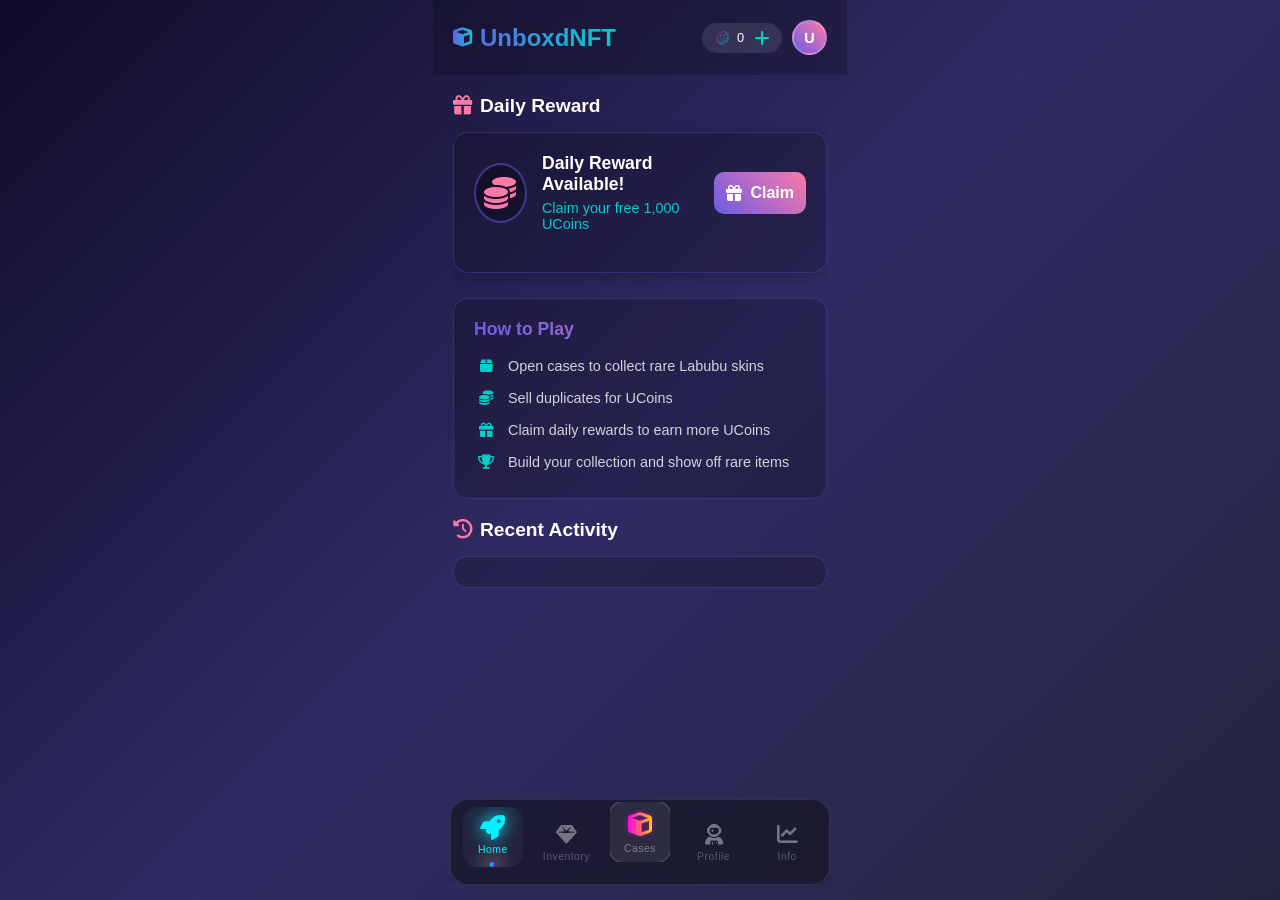
==== commit b2a5d41a: "Add inventory date sorting and case tab filtering system - sort by newest first, categorize cases by" ====
--- a/index.html
+++ b/index.html
@@ -425,19 +425,44 @@
                     </div>
 
                     <!-- New Money Case Card (Featured) -->
-                    <div class="featured-card newmoney-theme-card">
+                    <div class="featured-case-container" data-case-type="newmoney">
                         <div class="section-title">
+                            <i class="fas fa-dollar-sign"></i>
                             New Money Collection
                         </div>
-                        <div class="featured-image">
-                            <img src="NewMoneyCase.png" alt="New Money Case">
-                        </div>
-                        <div class="featured-info">
-                            <h3>New Money Case</h3>
-                            <p>Indulge in opulence. Features 9 exclusive Lottie animations with a gold, black, and soft brown theme.</p>
-                            <p class="case-price-display">Price: <span id="newmoney-price-static">10,000</span> UCoins</p>
-                        </div>
-                        <button class="featured-btn" data-case="newmoney">View New Money Case</button>
+                        <div class="featured-card newmoney-theme-card">
+                            <div class="featured-image">
+                                <img src="NewMoneyCase.png" alt="New Money Case">
+                            </div>
+                            <div class="featured-info">
+                                <div class="featured-name">New Money Case</div>
+                                <div class="featured-desc">Indulge in opulence. Features 9 exclusive Lottie animations with a gold, black, and soft brown theme.</div>
+                                <div class="featured-stats">
+                                    <div class="stat">
+                                        <div class="stat-value">9</div>
+                                        <div class="stat-label">Items</div>
+                                    </div>
+                                    <div class="stat">
+                                        <div class="stat-value">5</div>
+                                        <div class="stat-label">Tiers</div>
+                                    </div>
+                                    <div class="stat">
+                                        <div class="stat-value">Luxury</div>
+                                        <div class="stat-label">Theme</div>
+                                    </div>
+                                </div>
+                                <div class="featured-action">
+                                    <div class="featured-price">
+                                        <img src="ucoin2.png" alt="UCoin">
+                                        10,000
+                                    </div>
+                                    <button class="featured-btn" data-case="newmoney">
+                                        View Items
+                                        <i class="fas fa-arrow-right"></i>
+                                    </button>
+                                </div>
+                            </div>
+                        </div>
                     </div>
                 </div>
             </div>
--- a/style.css
+++ b/style.css
@@ -2033,6 +2033,16 @@
     background-color: var(--primary);
     color: white;
     box-shadow: 0 0 10px var(--primary);
+}
+
+/* Ensure featured case containers show/hide properly with filtering */
+.featured-case-container {
+    display: block;
+    margin-bottom: 20px;
+}
+
+.featured-case-container[style*="display: none"] {
+    display: none !important;
 }
 
 /* Styles for the items grid within case detail */
@@ -2326,6 +2336,13 @@
     color: white;
 }
 
+.item-date {
+    font-size: 0.75rem;
+    color: rgba(255, 255, 255, 0.6);
+    margin: 3px 0;
+    font-style: italic;
+}
+
 /* Diagnostic styles - REMOVE AFTER DEBUGGING */
 /* .item-image-container img,
 .item-image-container lottie-player {
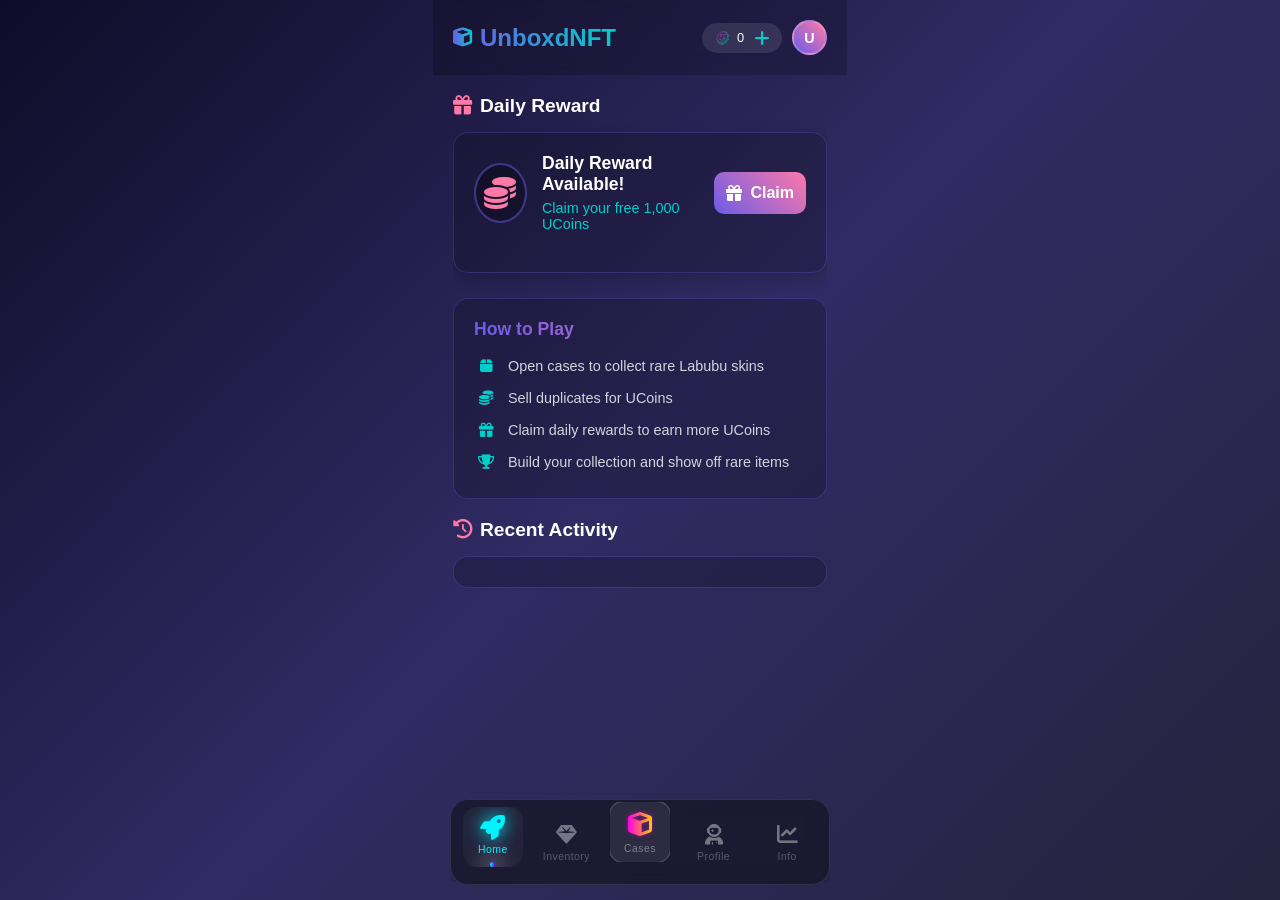
==== commit ddb40831: "Add Cold Blooded case with 18 ice-themed Lottie animations" ====
--- a/index.html
+++ b/index.html
@@ -464,6 +464,88 @@
                             </div>
                         </div>
                     </div>
+
+                    <!-- Main Character Case Card (Featured) -->
+                    <div class="featured-case-container" data-case-type="maincharacter">
+                        <div class="section-title">
+                            <i class="fas fa-crown"></i>
+                            Main Character Collection
+                        </div>
+                        <div class="featured-card maincharacter-theme-card">
+                            <div class="featured-image">
+                                <img src="MainCharacterCase.png" alt="Main Character Case">
+                            </div>
+                            <div class="featured-info">
+                                <div class="featured-name">Main Character Case</div>
+                                <div class="featured-desc">Channel your inner protagonist with 10 powerful Lottie animations embodying dark elegance and mystical power.</div>
+                                <div class="featured-stats">
+                                    <div class="stat">
+                                        <div class="stat-value">10</div>
+                                        <div class="stat-label">Items</div>
+                                    </div>
+                                    <div class="stat">
+                                        <div class="stat-value">6</div>
+                                        <div class="stat-label">Tiers</div>
+                                    </div>
+                                    <div class="stat">
+                                        <div class="stat-value">Mystical</div>
+                                        <div class="stat-label">Theme</div>
+                                    </div>
+                                </div>
+                                <div class="featured-action">
+                                    <div class="featured-price">
+                                        <img src="ucoin2.png" alt="UCoin">
+                                        7,000
+                                    </div>
+                                    <button class="featured-btn" data-case="maincharacter">
+                                        View Items
+                                        <i class="fas fa-arrow-right"></i>
+                                    </button>
+                                </div>
+                            </div>
+                        </div>
+                    </div>
+
+                    <!-- Cold Blooded Case Card (Featured) -->
+                    <div class="featured-case-container" data-case-type="coldblooded">
+                        <div class="section-title">
+                            <i class="fas fa-snowflake"></i>
+                            Cold Blooded Collection
+                        </div>
+                        <div class="featured-card coldblooded-theme-card">
+                            <div class="featured-image">
+                                <img src="coldbloodedcase.png" alt="Cold Blooded Case">
+                            </div>
+                            <div class="featured-info">
+                                <div class="featured-name">Cold Blooded Case</div>
+                                <div class="featured-desc">Embrace the chill with 18 unique frozen-themed Lottie animations that capture the essence of ice and winter.</div>
+                                <div class="featured-stats">
+                                    <div class="stat">
+                                        <div class="stat-value">18</div>
+                                        <div class="stat-label">Items</div>
+                                    </div>
+                                    <div class="stat">
+                                        <div class="stat-value">6</div>
+                                        <div class="stat-label">Tiers</div>
+                                    </div>
+                                    <div class="stat">
+                                        <div class="stat-value">Frozen</div>
+                                        <div class="stat-label">Theme</div>
+                                    </div>
+                                </div>
+                                <div class="featured-action">
+                                    <div class="featured-price">
+                                        <img src="ucoin2.png" alt="UCoin">
+                                        3,500
+                                    </div>
+                                    <button class="featured-btn" data-case="coldblooded">
+                                        View Items
+                                        <i class="fas fa-arrow-right"></i>
+                                    </button>
+                                </div>
+                            </div>
+                        </div>
+                    </div>
                 </div>
             </div>
 
@@ -715,6 +797,86 @@
             </div>
         </div>
 
+        <!-- Main Character Case Detail View -->
+        <div id="maincharacter-case-detail" class="case-detail maincharacter-theme-detail">
+            <div class="case-detail-header">
+                <div class="case-detail-back" id="maincharacter-case-back"><i class="fas fa-arrow-left"></i></div>
+                <h2 class="case-detail-title" id="maincharacter-case-title">Main Character Collection</h2>
+            </div>
+            <div class="featured-card">
+                <div class="featured-image">
+                    <img src="MainCharacterCase.png" alt="Main Character Case Big">
+                </div>
+                <div class="featured-info">
+                    <h3>Main Character Case</h3>
+                    <p>Channel your inner protagonist with 10 powerful Lottie animations embodying dark elegance and mystical power.</p>
+                </div>
+            </div>
+            <div id="maincharacter-case-controls" class="case-controls">
+                <div class="quantity-selector">
+                    <h3>How many cases to open?</h3>
+                    <div class="quantity-buttons">
+                      <button class="quantity-btn active" data-quantity="1" data-discount="0">1</button>
+                      <button class="quantity-btn" data-quantity="3" data-discount="5">3 <span class="discount">-5%</span></button>
+                      <button class="quantity-btn" data-quantity="5" data-discount="10">5 <span class="discount">-10%</span></button>
+                      <button class="quantity-btn" data-quantity="10" data-discount="15">10 <span class="discount">-15%</span></button>
+                    </div>
+                </div>
+                <button class="open-case-btn" data-case="maincharacter" data-base-price="7000">
+                    <span class="btn-text">Open Case</span>
+                    <span class="btn-price">
+                        <span class="price-value">7000</span> 
+                        <img src="ucoin2.png" alt="UCoins" class="ucoin-icon-sm" style="width: 16px; height: 16px; margin-left: 5px;">
+                    </span>
+                    <div class="btn-glow"></div>
+                </button>
+            </div>
+            <h3 class="section-title case-items-title"><i class="fas fa-gem"></i> Possible Drops</h3>
+            <div id="maincharacter-skins-grid" class="case-detail-skins-grid skins-grid">
+                <!-- Skins will be populated by JavaScript -->
+            </div>
+        </div>
+
+        <!-- Cold Blooded Case Detail View -->
+        <div id="coldblooded-case-detail" class="case-detail coldblooded-theme-detail">
+            <div class="case-detail-header">
+                <div class="case-detail-back" id="coldblooded-case-back"><i class="fas fa-arrow-left"></i></div>
+                <h2 class="case-detail-title" id="coldblooded-case-title">Cold Blooded Collection</h2>
+            </div>
+            <div class="featured-card">
+                <div class="featured-image">
+                    <img src="coldbloodedcase.png" alt="Cold Blooded Case Big">
+                </div>
+                <div class="featured-info">
+                    <h3>Cold Blooded Case</h3>
+                    <p>Embrace the chill with 18 unique frozen-themed Lottie animations that capture the essence of ice and winter.</p>
+                </div>
+            </div>
+            <div id="coldblooded-case-controls" class="case-controls">
+                <div class="quantity-selector">
+                    <h3>How many cases to open?</h3>
+                    <div class="quantity-buttons">
+                      <button class="quantity-btn active" data-quantity="1" data-discount="0">1</button>
+                      <button class="quantity-btn" data-quantity="3" data-discount="5">3 <span class="discount">-5%</span></button>
+                      <button class="quantity-btn" data-quantity="5" data-discount="10">5 <span class="discount">-10%</span></button>
+                      <button class="quantity-btn" data-quantity="10" data-discount="15">10 <span class="discount">-15%</span></button>
+                    </div>
+                </div>
+                <button class="open-case-btn" data-case="coldblooded" data-base-price="3500">
+                    <span class="btn-text">Open Case</span>
+                    <span class="btn-price">
+                        <span class="price-value">3500</span> 
+                        <img src="ucoin2.png" alt="UCoins" class="ucoin-icon-sm" style="width: 16px; height: 16px; margin-left: 5px;">
+                    </span>
+                    <div class="btn-glow"></div>
+                </button>
+            </div>
+            <h3 class="section-title case-items-title"><i class="fas fa-gem"></i> Possible Drops</h3>
+            <div id="coldblooded-skins-grid" class="case-detail-skins-grid skins-grid">
+                <!-- Skins will be populated by JavaScript -->
+            </div>
+        </div>
+
         <!-- Footer Navigation -->
         <!-- <div class="footer-nav"> OLD NAVIGATION REMOVED
             <div class="footer-nav-item active" data-tab="home-tab">
--- a/style.css
+++ b/style.css
@@ -2657,3 +2657,333 @@
 .case-controls .open-case-stars-btn:hover .btn-glow {
     left: 100%;
 }
+
+/* ===== MAIN CHARACTER THEME STYLES ===== */
+.maincharacter-theme-card {
+    background: linear-gradient(135deg, 
+        rgba(45, 20, 70, 0.3) 0%, 
+        rgba(30, 15, 40, 0.5) 50%, 
+        rgba(15, 10, 25, 0.7) 100%);
+    border: 1px solid rgba(130, 70, 200, 0.4);
+    box-shadow: 0 8px 25px rgba(75, 0, 130, 0.3);
+}
+
+.maincharacter-theme-card .section-title {
+    background: linear-gradient(45deg, #8A2BE2, #4B0082, #9932CC);
+    -webkit-background-clip: text;
+    -webkit-text-fill-color: transparent;
+    font-weight: 700;
+    text-shadow: 0 0 20px rgba(138, 43, 226, 0.5);
+}
+
+.maincharacter-theme-card .featured-image img {
+    filter: drop-shadow(0 0 20px rgba(138, 43, 226, 0.6));
+}
+
+.maincharacter-theme-card .featured-name,
+.maincharacter-theme-card .featured-desc {
+    color: rgba(220, 200, 255, 0.95);
+}
+
+.maincharacter-theme-card .featured-btn {
+    background: linear-gradient(135deg, #4B0082 0%, #8A2BE2 50%, #9932CC 100%);
+    border: 2px solid rgba(186, 85, 211, 0.5);
+    box-shadow: 0 0 20px rgba(138, 43, 226, 0.4);
+}
+
+.maincharacter-theme-card .featured-btn:hover {
+    box-shadow: 0 0 30px rgba(138, 43, 226, 0.7);
+    transform: translateY(-2px);
+}
+
+.maincharacter-theme-detail {
+    background: linear-gradient(135deg, 
+        rgba(25, 10, 35, 0.9) 0%, 
+        rgba(35, 15, 50, 0.8) 50%, 
+        rgba(20, 5, 30, 0.9) 100%);
+}
+
+.maincharacter-theme-detail .case-detail-header {
+    background: linear-gradient(135deg, rgba(75, 0, 130, 0.8), rgba(138, 43, 226, 0.6));
+    border-bottom: 2px solid rgba(186, 85, 211, 0.3);
+}
+
+.maincharacter-theme-detail .case-detail-title {
+    background: linear-gradient(45deg, #BA55D3, #8A2BE2, #9932CC);
+    -webkit-background-clip: text;
+    -webkit-text-fill-color: transparent;
+    text-shadow: 0 0 20px rgba(138, 43, 226, 0.5);
+}
+
+.maincharacter-theme-detail .featured-card {
+    background: linear-gradient(135deg, 
+        rgba(45, 20, 70, 0.4) 0%, 
+        rgba(30, 15, 40, 0.6) 50%, 
+        rgba(15, 10, 25, 0.8) 100%);
+    border: 1px solid rgba(138, 43, 226, 0.3);
+}
+
+.maincharacter-theme-detail .featured-card .featured-image img {
+    filter: drop-shadow(0 0 15px rgba(138, 43, 226, 0.5));
+}
+
+.maincharacter-theme-detail .featured-card .featured-info h3 {
+    color: #BA55D3;
+    text-shadow: 0 0 10px rgba(186, 85, 211, 0.4);
+}
+
+.maincharacter-theme-detail .featured-card .featured-info p {
+    color: rgba(220, 200, 255, 0.85);
+}
+
+.maincharacter-theme-controls .quantity-selector .quantity-btn {
+    background: linear-gradient(135deg, rgba(75, 0, 130, 0.6), rgba(138, 43, 226, 0.4));
+    border: 1px solid rgba(186, 85, 211, 0.3);
+    color: rgba(220, 200, 255, 0.9);
+}
+
+.maincharacter-theme-controls .quantity-selector .quantity-btn.active,
+.maincharacter-theme-controls .quantity-selector .quantity-btn:hover {
+    background: linear-gradient(135deg, #8A2BE2, #9932CC);
+    border-color: #BA55D3;
+    box-shadow: 0 0 15px rgba(138, 43, 226, 0.5);
+    color: white;
+}
+
+.maincharacter-theme-controls .discount {
+    color: #DDA0DD;
+    text-shadow: 0 0 8px rgba(221, 160, 221, 0.6);
+}
+
+.maincharacter-theme-controls .open-case-btn {
+    background: linear-gradient(135deg, #4B0082 0%, #8A2BE2 50%, #9932CC 100%);
+    border: 2px solid rgba(186, 85, 211, 0.5);
+    box-shadow: 0 0 20px rgba(138, 43, 226, 0.4);
+}
+
+.maincharacter-theme-controls .open-case-btn:hover {
+    box-shadow: 0 0 30px rgba(138, 43, 226, 0.7);
+    transform: translateY(-2px);
+}
+
+.maincharacter-theme-detail h3.case-items-title {
+    background: linear-gradient(45deg, #BA55D3, #8A2BE2, #9932CC);
+    -webkit-background-clip: text;
+    -webkit-text-fill-color: transparent;
+    text-shadow: 0 0 15px rgba(138, 43, 226, 0.5);
+}
+
+.maincharacter-theme-detail .inventory-item-card {
+    background: linear-gradient(135deg, 
+        rgba(45, 20, 70, 0.3) 0%, 
+        rgba(30, 15, 40, 0.5) 100%);
+    border: 1px solid rgba(138, 43, 226, 0.3);
+    box-shadow: 0 4px 15px rgba(75, 0, 130, 0.2);
+}
+
+.maincharacter-theme-detail .inventory-item-card:hover {
+    border-color: rgba(186, 85, 211, 0.6);
+    box-shadow: 0 8px 25px rgba(138, 43, 226, 0.4);
+    transform: translateY(-3px);
+}
+
+.maincharacter-theme-detail .inventory-item-card .item-name {
+    color: #DDA0DD;
+    text-shadow: 0 0 8px rgba(221, 160, 221, 0.4);
+}
+
+.maincharacter-theme-detail .inventory-item-card.tier-1 {
+    border-color: rgba(138, 43, 226, 0.4);
+}
+
+.maincharacter-theme-detail .inventory-item-card.tier-2 {
+    border-color: rgba(186, 85, 211, 0.5);
+}
+
+.maincharacter-theme-detail .inventory-item-card.tier-3 {
+    border-color: rgba(221, 160, 221, 0.6);
+}
+
+.maincharacter-theme-detail .inventory-item-card.tier-4 {
+    border-color: rgba(238, 130, 238, 0.7);
+}
+
+.maincharacter-theme-detail .inventory-item-card.tier-5 {
+    border-color: rgba(255, 20, 147, 0.8);
+}
+
+.maincharacter-theme-detail .inventory-item-card.tier-6 {
+    border: 2px solid #FFD700;
+    box-shadow: 0 0 20px rgba(255, 215, 0, 0.5);
+}
+
+/* Featured case container specific styling */
+.featured-case-container[data-case-type="maincharacter"] .section-title i {
+    color: #8A2BE2;
+    text-shadow: 0 0 10px rgba(138, 43, 226, 0.6);
+}
+
+/* ===== COLD BLOODED THEME STYLES ===== */
+.coldblooded-theme-card {
+    background: linear-gradient(135deg, 
+        rgba(0, 50, 70, 0.3) 0%, 
+        rgba(10, 30, 60, 0.5) 50%, 
+        rgba(20, 40, 80, 0.7) 100%);
+    border: 1px solid rgba(70, 150, 200, 0.4);
+    box-shadow: 0 8px 25px rgba(0, 130, 200, 0.3);
+}
+
+.coldblooded-theme-card .section-title {
+    background: linear-gradient(45deg, #00BFFF, #4682B4, #1E90FF);
+    -webkit-background-clip: text;
+    -webkit-text-fill-color: transparent;
+    font-weight: 700;
+    text-shadow: 0 0 20px rgba(0, 191, 255, 0.5);
+}
+
+.coldblooded-theme-card .featured-image img {
+    filter: drop-shadow(0 0 20px rgba(0, 191, 255, 0.6));
+}
+
+.coldblooded-theme-card .featured-name,
+.coldblooded-theme-card .featured-desc {
+    color: rgba(200, 230, 255, 0.95);
+}
+
+.coldblooded-theme-card .featured-btn {
+    background: linear-gradient(135deg, #4682B4 0%, #00BFFF 50%, #1E90FF 100%);
+    border: 2px solid rgba(135, 206, 250, 0.5);
+    box-shadow: 0 0 20px rgba(0, 191, 255, 0.4);
+}
+
+.coldblooded-theme-card .featured-btn:hover {
+    box-shadow: 0 0 30px rgba(0, 191, 255, 0.7);
+    transform: translateY(-2px);
+}
+
+.coldblooded-theme-detail {
+    background: linear-gradient(135deg, 
+        rgba(10, 25, 35, 0.9) 0%, 
+        rgba(15, 35, 50, 0.8) 50%, 
+        rgba(5, 20, 30, 0.9) 100%);
+}
+
+.coldblooded-theme-detail .case-detail-header {
+    background: linear-gradient(135deg, rgba(0, 130, 200, 0.8), rgba(0, 191, 255, 0.6));
+    border-bottom: 2px solid rgba(135, 206, 250, 0.3);
+}
+
+.coldblooded-theme-detail .case-detail-title {
+    background: linear-gradient(45deg, #87CEEB, #00BFFF, #1E90FF);
+    -webkit-background-clip: text;
+    -webkit-text-fill-color: transparent;
+    text-shadow: 0 0 20px rgba(0, 191, 255, 0.5);
+}
+
+.coldblooded-theme-detail .featured-card {
+    background: linear-gradient(135deg, 
+        rgba(20, 45, 70, 0.4) 0%, 
+        rgba(15, 30, 40, 0.6) 50%, 
+        rgba(10, 25, 35, 0.8) 100%);
+    border: 1px solid rgba(0, 191, 255, 0.3);
+}
+
+.coldblooded-theme-detail .featured-card .featured-image img {
+    filter: drop-shadow(0 0 15px rgba(0, 191, 255, 0.5));
+}
+
+.coldblooded-theme-detail .featured-card .featured-info h3 {
+    color: #87CEEB;
+    text-shadow: 0 0 10px rgba(135, 206, 250, 0.4);
+}
+
+.coldblooded-theme-detail .featured-card .featured-info p {
+    color: rgba(200, 230, 255, 0.85);
+}
+
+.coldblooded-theme-controls .quantity-selector .quantity-btn {
+    background: linear-gradient(135deg, rgba(0, 130, 200, 0.6), rgba(0, 191, 255, 0.4));
+    border: 1px solid rgba(135, 206, 250, 0.3);
+    color: rgba(200, 230, 255, 0.9);
+}
+
+.coldblooded-theme-controls .quantity-selector .quantity-btn.active,
+.coldblooded-theme-controls .quantity-selector .quantity-btn:hover {
+    background: linear-gradient(135deg, #00BFFF, #1E90FF);
+    border-color: #87CEEB;
+    box-shadow: 0 0 15px rgba(0, 191, 255, 0.5);
+    color: white;
+}
+
+.coldblooded-theme-controls .discount {
+    color: #B0E0E6;
+    text-shadow: 0 0 8px rgba(176, 224, 230, 0.6);
+}
+
+.coldblooded-theme-controls .open-case-btn {
+    background: linear-gradient(135deg, #4682B4 0%, #00BFFF 50%, #1E90FF 100%);
+    border: 2px solid rgba(135, 206, 250, 0.5);
+    box-shadow: 0 0 20px rgba(0, 191, 255, 0.4);
+}
+
+.coldblooded-theme-controls .open-case-btn:hover {
+    box-shadow: 0 0 30px rgba(0, 191, 255, 0.7);
+    transform: translateY(-2px);
+}
+
+.coldblooded-theme-detail h3.case-items-title {
+    background: linear-gradient(45deg, #87CEEB, #00BFFF, #1E90FF);
+    -webkit-background-clip: text;
+    -webkit-text-fill-color: transparent;
+    text-shadow: 0 0 15px rgba(0, 191, 255, 0.5);
+}
+
+.coldblooded-theme-detail .inventory-item-card {
+    background: linear-gradient(135deg, 
+        rgba(20, 45, 70, 0.3) 0%, 
+        rgba(15, 30, 40, 0.5) 100%);
+    border: 1px solid rgba(0, 191, 255, 0.3);
+    box-shadow: 0 4px 15px rgba(0, 130, 200, 0.2);
+}
+
+.coldblooded-theme-detail .inventory-item-card:hover {
+    border-color: rgba(135, 206, 250, 0.6);
+    box-shadow: 0 8px 25px rgba(0, 191, 255, 0.4);
+    transform: translateY(-3px);
+}
+
+.coldblooded-theme-detail .inventory-item-card .item-name {
+    color: #B0E0E6;
+    text-shadow: 0 0 8px rgba(176, 224, 230, 0.4);
+}
+
+.coldblooded-theme-detail .inventory-item-card.tier-1 {
+    border-color: rgba(0, 191, 255, 0.4);
+}
+
+.coldblooded-theme-detail .inventory-item-card.tier-2 {
+    border-color: rgba(135, 206, 250, 0.5);
+}
+
+.coldblooded-theme-detail .inventory-item-card.tier-3 {
+    border-color: rgba(176, 224, 230, 0.6);
+}
+
+.coldblooded-theme-detail .inventory-item-card.tier-4 {
+    border-color: rgba(173, 216, 230, 0.7);
+}
+
+.coldblooded-theme-detail .inventory-item-card.tier-5 {
+    border-color: rgba(0, 206, 209, 0.8);
+}
+
+.coldblooded-theme-detail .inventory-item-card.tier-6 {
+    border: 2px solid #00FFFF;
+    box-shadow: 0 0 20px rgba(0, 255, 255, 0.5);
+}
+
+/* Featured case container specific styling */
+.featured-case-container[data-case-type="coldblooded"] .section-title i {
+    color: #00BFFF;
+    text-shadow: 0 0 10px rgba(0, 191, 255, 0.6);
+}
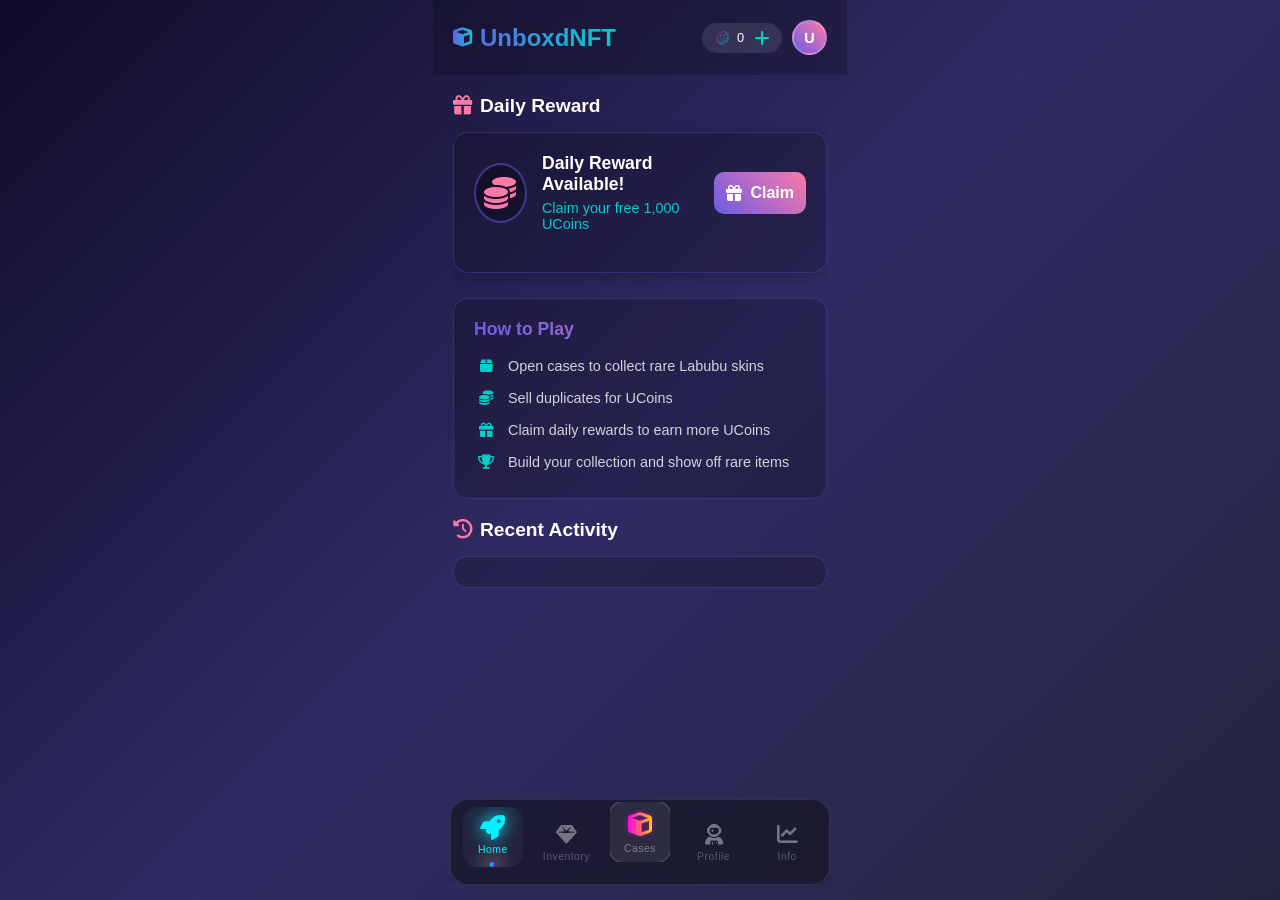
==== commit dd8ca458: "Fixed roulette functionality" ====
--- a/index.html
+++ b/index.html
@@ -938,10 +938,12 @@
                 <h2>Opening Case...</h2>
             <p>Good luck!</p>
         </div>
-            <div class="roulette-track" id="roulette-track">
-                <!-- Roulette items will be generated by JavaScript -->
-            <div class="roulette-marker"></div>
-        </div>
+            <div class="roulette-track-container">
+                <div class="roulette-marker"></div>
+                <div class="roulette-track" id="roulette-track">
+                    <!-- Roulette items will be generated by JavaScript -->
+                </div>
+            </div>
         <div class="roulette-result" id="roulette-result">
             <div class="roulette-result-image">
                     <img id="result-image" src="" alt="Won Item" style="display: none;">
@@ -1000,7 +1002,7 @@
             <h2 id="custom-dialog-title">Notification</h2>
             <p id="custom-dialog-message">Processing...</p>
             <div id="custom-dialog-lottie-container" style="width: 100px; height: 100px; margin: 10px auto;"></div>
-            <button class_="btn" id="custom-dialog-ok-btn" style="display: none;">OK</button>
+                            <button class="btn" id="custom-dialog-ok-btn" style="display: none;">OK</button>
         </div>
     </div>
 
--- a/style.css
+++ b/style.css
@@ -1272,8 +1272,17 @@
     -webkit-text-fill-color: transparent;
 }
 
+.roulette-track-container {
+    position: relative;
+    padding: 20px 0;
+    overflow: hidden;
+    width: 100%;
+}
+
 .roulette-track {
     display: flex;
+    transition: transform 3s cubic-bezier(0.25, 0.46, 0.45, 0.94);
+    will-change: transform;
 }
 
 .roulette-item {
@@ -1294,6 +1303,21 @@
 .roulette-item img {
     max-width: 90%;
     max-height: 90px;
+    object-fit: contain;
+}
+
+.roulette-item-image {
+    width: 60px;
+    height: 60px;
+    display: flex;
+    align-items: center;
+    justify-content: center;
+}
+
+.roulette-item-image img,
+.roulette-item-image lottie-player {
+    width: 100%;
+    height: 100%;
     object-fit: contain;
 }
 
@@ -2841,8 +2865,20 @@
     text-shadow: 0 0 20px rgba(0, 191, 255, 0.5);
 }
 
+.coldblooded-theme-card .featured-image {
+    background: transparent !important;
+    background-color: transparent !important;
+}
+
 .coldblooded-theme-card .featured-image img {
     filter: drop-shadow(0 0 20px rgba(0, 191, 255, 0.6));
+    background: transparent !important;
+    background-color: transparent !important;
+    /* Force remove any potential backdrop effects */
+    backdrop-filter: none !important;
+    -webkit-backdrop-filter: none !important;
+    /* Try to make white parts transparent if image has white background */
+    mix-blend-mode: multiply;
 }
 
 .coldblooded-theme-card .featured-name,
@@ -2888,8 +2924,17 @@
     border: 1px solid rgba(0, 191, 255, 0.3);
 }
 
+.coldblooded-theme-detail .featured-card .featured-image {
+    background: transparent !important;
+    background-color: transparent !important;
+}
+
 .coldblooded-theme-detail .featured-card .featured-image img {
     filter: drop-shadow(0 0 15px rgba(0, 191, 255, 0.5));
+    background: transparent !important;
+    background-color: transparent !important;
+    /* Try to make white parts transparent if image has white background */
+    mix-blend-mode: multiply;
 }
 
 .coldblooded-theme-detail .featured-card .featured-info h3 {
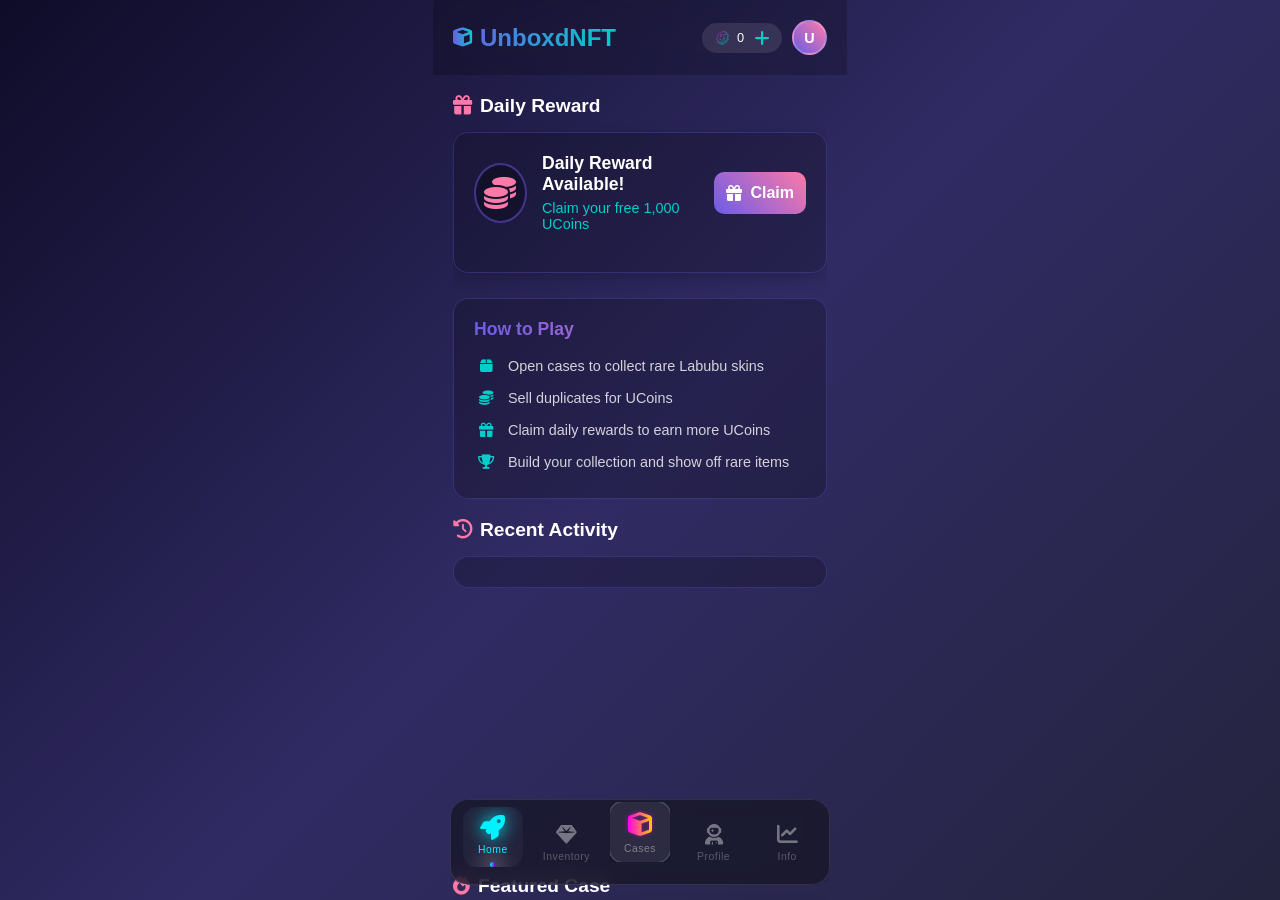
==== commit 6bcdf58c: "roulette fixes" ====
--- a/index.html
+++ b/index.html
@@ -299,9 +299,29 @@
             </div>
             
             <!-- Cases Tab -->
-            <div class="tab-content" id="cases-tab">
-                <!-- New Sub-Navigation for Cases -->
-                <div class="cases-sub-nav">
+            <div class="tab-content active" id="cases-tab">
+                <!-- Featured Case: Dark Aura -->
+                <div class="featured-case-container" data-case-type="darkaura">
+                    <h2 class="section-title"><i class="fas fa-fire"></i> Featured Case</h2>
+                    <div class="featured-card">
+                        <div class="featured-image">
+                            <img src="DarkAuraCase.png" alt="Dark Aura Case">
+                        </div>
+                        <div class="featured-info">
+                            <h3 class="featured-name">Dark Aura Case</h3>
+                            <p class="featured-desc">Contains 7 unique Lottie animations with a dark and mysterious theme.</p>
+                            <div class="featured-action">
+                                <span class="featured-price">
+                                    <img src="ucoin2.png" alt="UCoins" style="width: 18px; height: 18px;"> 100
+                                </span>
+                                <button class="btn open-btn" data-case="darkaura">Open</button>
+                            </div>
+                        </div>
+                    </div>
+                </div>
+
+                <h2 class="section-title"><i class="fas fa-box-open"></i> All Cases</h2>
+                <div class="cases-sub-nav" id="cases-sub-nav">
                     <button class="cases-sub-nav-item active" data-filter="all">All Cases</button>
                     <button class="cases-sub-nav-item" data-filter="custom">Custom NFTs</button>
                     <button class="cases-sub-nav-item" data-filter="telegram">Telegram NFTs</button>
@@ -309,47 +329,6 @@
 
                 <!-- Case Listings -->
                 <div class="cases-listings">
-                    <!-- Featured Case -->
-                    <div class="featured-case-container" data-case-type="darkaura">
-                        <div class="section-title">
-                            <i class="fas fa-star"></i>
-                            Featured Case
-                        </div>
-                        <div class="featured-card">
-                            <div class="featured-image">
-                                <img src="DarkAuraCase.png" alt="Dark Aura Case">
-                            </div>
-                            <div class="featured-info">
-                                <div class="featured-name">Dark Aura Case</div>
-                                <div class="featured-desc">Mystical Halloween-themed Lottie animations with supernatural powers</div>
-                                <div class="featured-stats">
-                                    <div class="stat">
-                                        <div class="stat-value" id="darkaura-total-items-featured">13</div>
-                                        <div class="stat-label">Items</div>
-                                    </div>
-                                    <div class="stat">
-                                        <div class="stat-value">0.2%</div>
-                                        <div class="stat-label">Mythic</div>
-                                    </div>
-                                    <div class="stat">
-                                        <div class="stat-value">0.8%</div>
-                                        <div class="stat-label">Divine</div>
-                                    </div>
-                                </div>
-                                <div class="featured-action">
-                                    <div class="featured-price">
-                                        <img src="ucoin2.png" alt="UCoin">
-                                        100
-                                    </div>
-                                    <button class="featured-btn" data-case="darkaura">
-                                        View Items
-                                        <i class="fas fa-arrow-right"></i>
-                                    </button>
-                                </div>
-                            </div>
-                        </div>
-                    </div>
-
                     <!-- NEW Girlish Case Card (Featured) -->
                     <div class="featured-case-container" data-case-type="girlish">
                         <div class="section-title">
@@ -934,34 +913,34 @@
     <!-- Roulette Overlay -->
     <div class="roulette-overlay" id="roulette-overlay">
         <div class="roulette-container">
-        <div class="roulette-header">
+            <div class="roulette-header">
                 <h2>Opening Case...</h2>
-            <p>Good luck!</p>
-        </div>
+                <p>Good luck!</p>
+            </div>
             <div class="roulette-track-container">
                 <div class="roulette-marker"></div>
-                <div class="roulette-track" id="roulette-track">
-                    <!-- Roulette items will be generated by JavaScript -->
-                </div>
-            </div>
-        <div class="roulette-result" id="roulette-result">
-            <div class="roulette-result-image">
-                    <img id="result-image" src="" alt="Won Item" style="display: none;">
-            </div>
+                <div id="roulette-track" class="roulette-track">
+                    <!-- Roulette items will be dynamically generated here -->
+                </div>
+            </div>
+            <div id="roulette-result">
+                <div id="result-image-container" class="roulette-result-image">
+                    <!-- Winning item image or lottie will be shown here -->
+                </div>
                 <div class="roulette-result-name" id="result-name">Item Name</div>
                 <div class="skin-price">
                     <img src="ucoin2.png" alt="UCoin">
                     <span id="sell-price">0</span>
                 </div>
-            <div class="roulette-buttons">
-                <button class="roulette-sell" id="roulette-sell">
+                <div class="roulette-buttons">
+                    <button class="roulette-sell" id="roulette-sell">
                         <i class="fas fa-coins"></i>
                         Sell
                     </button>
                     <button class="roulette-close" id="roulette-close">
                         <i class="fas fa-times"></i>
                         Keep & Close
-                </button>
+                    </button>
                 </div>
             </div>
         </div>
@@ -1002,7 +981,7 @@
             <h2 id="custom-dialog-title">Notification</h2>
             <p id="custom-dialog-message">Processing...</p>
             <div id="custom-dialog-lottie-container" style="width: 100px; height: 100px; margin: 10px auto;"></div>
-                            <button class="btn" id="custom-dialog-ok-btn" style="display: none;">OK</button>
+            <button class="btn" id="custom-dialog-ok-btn" style="display: none;">OK</button>
         </div>
     </div>
 
--- a/style.css
+++ b/style.css
@@ -1274,30 +1274,37 @@
 
 .roulette-track-container {
     position: relative;
-    padding: 20px 0;
+    width: 100%;
+    height: 120px; /* Or height of your items */
     overflow: hidden;
-    width: 100%;
+    -webkit-mask-image: linear-gradient(to right, transparent, black 20%, black 80%, transparent);
+    mask-image: linear-gradient(to right, transparent, black 20%, black 80%, transparent);
 }
 
 .roulette-track {
     display: flex;
+    height: 100%;
+    will-change: transform;
     transition: transform 3s cubic-bezier(0.25, 0.46, 0.45, 0.94);
-    will-change: transform;
 }
 
 .roulette-item {
-    flex: 0 0 120px;
-    height: 150px;
-    background: rgba(20, 20, 35, 0.8);
+    width: 120px;
+    height: 120px;
+    flex-shrink: 0;
+    display: flex;
+    flex-direction: column;
+    justify-content: center;
+    align-items: center;
+    background: rgba(255, 255, 255, 0.05);
+    border-radius: 12px;
     margin: 0 5px;
-    border-radius: 10px;
-    display: flex;
-    flex-direction: column;
-    align-items: center;
-    justify-content: center;
     padding: 10px;
-    border: 2px solid rgba(108, 92, 231, 0.3);
-    box-shadow: 0 5px 15px rgba(0, 0, 0, 0.3);
+    border: 1px solid transparent;
+    transition: transform 0.3s ease, box-shadow 0.3s ease;
+    text-align: center;
+    position: relative;
+    overflow: hidden;
 }
 
 .roulette-item img {
